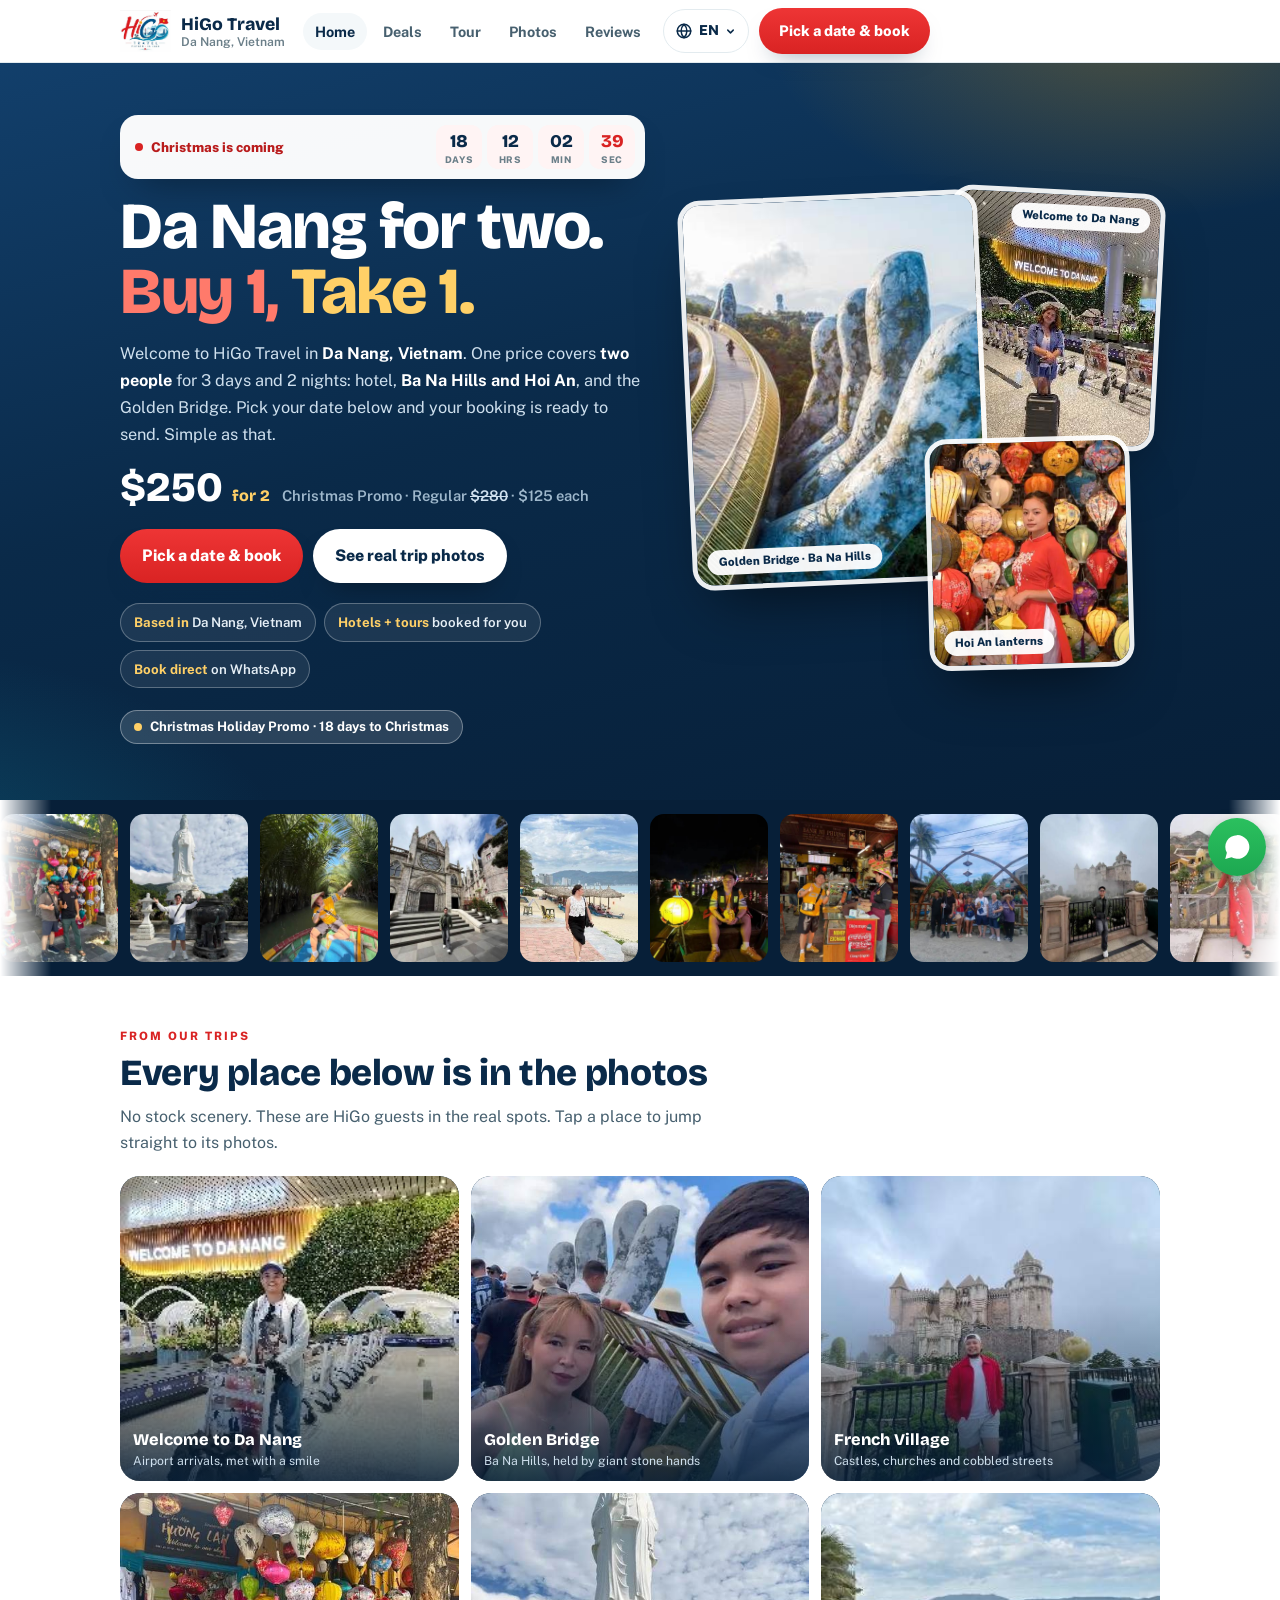
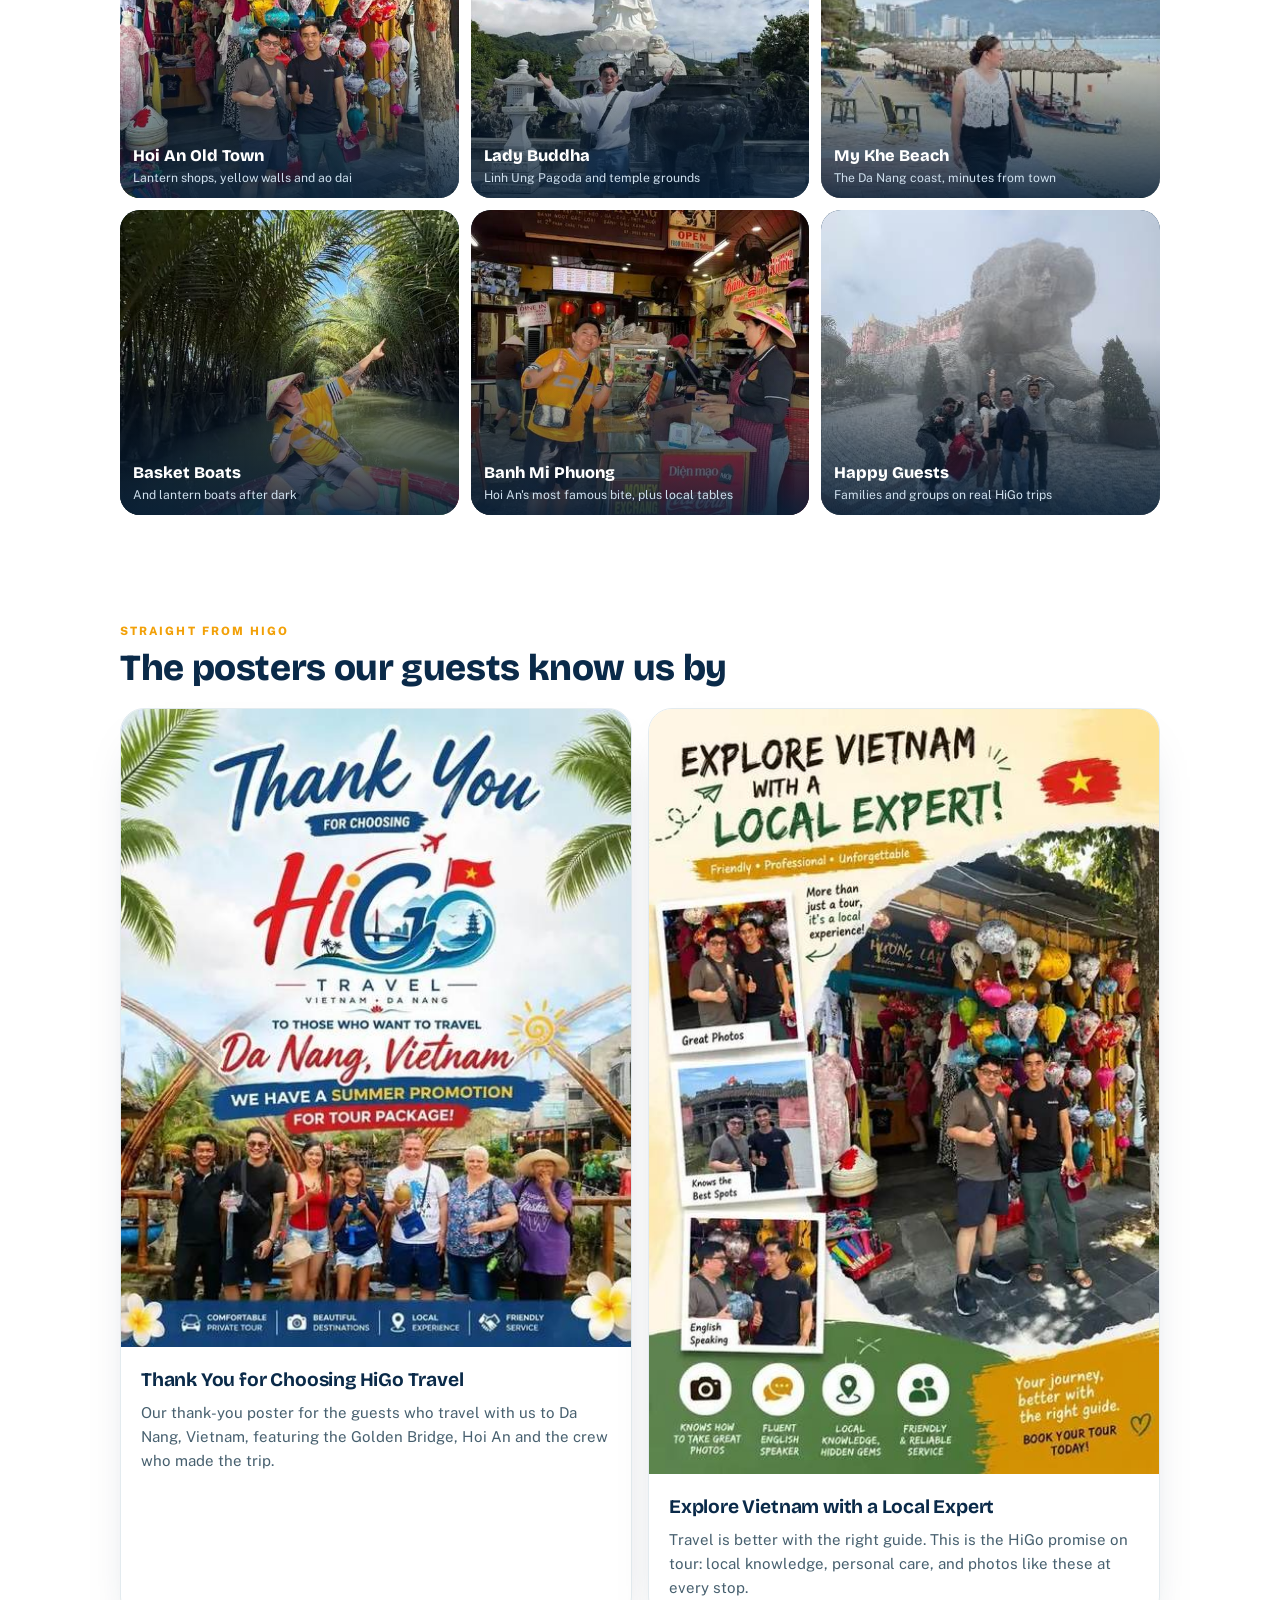
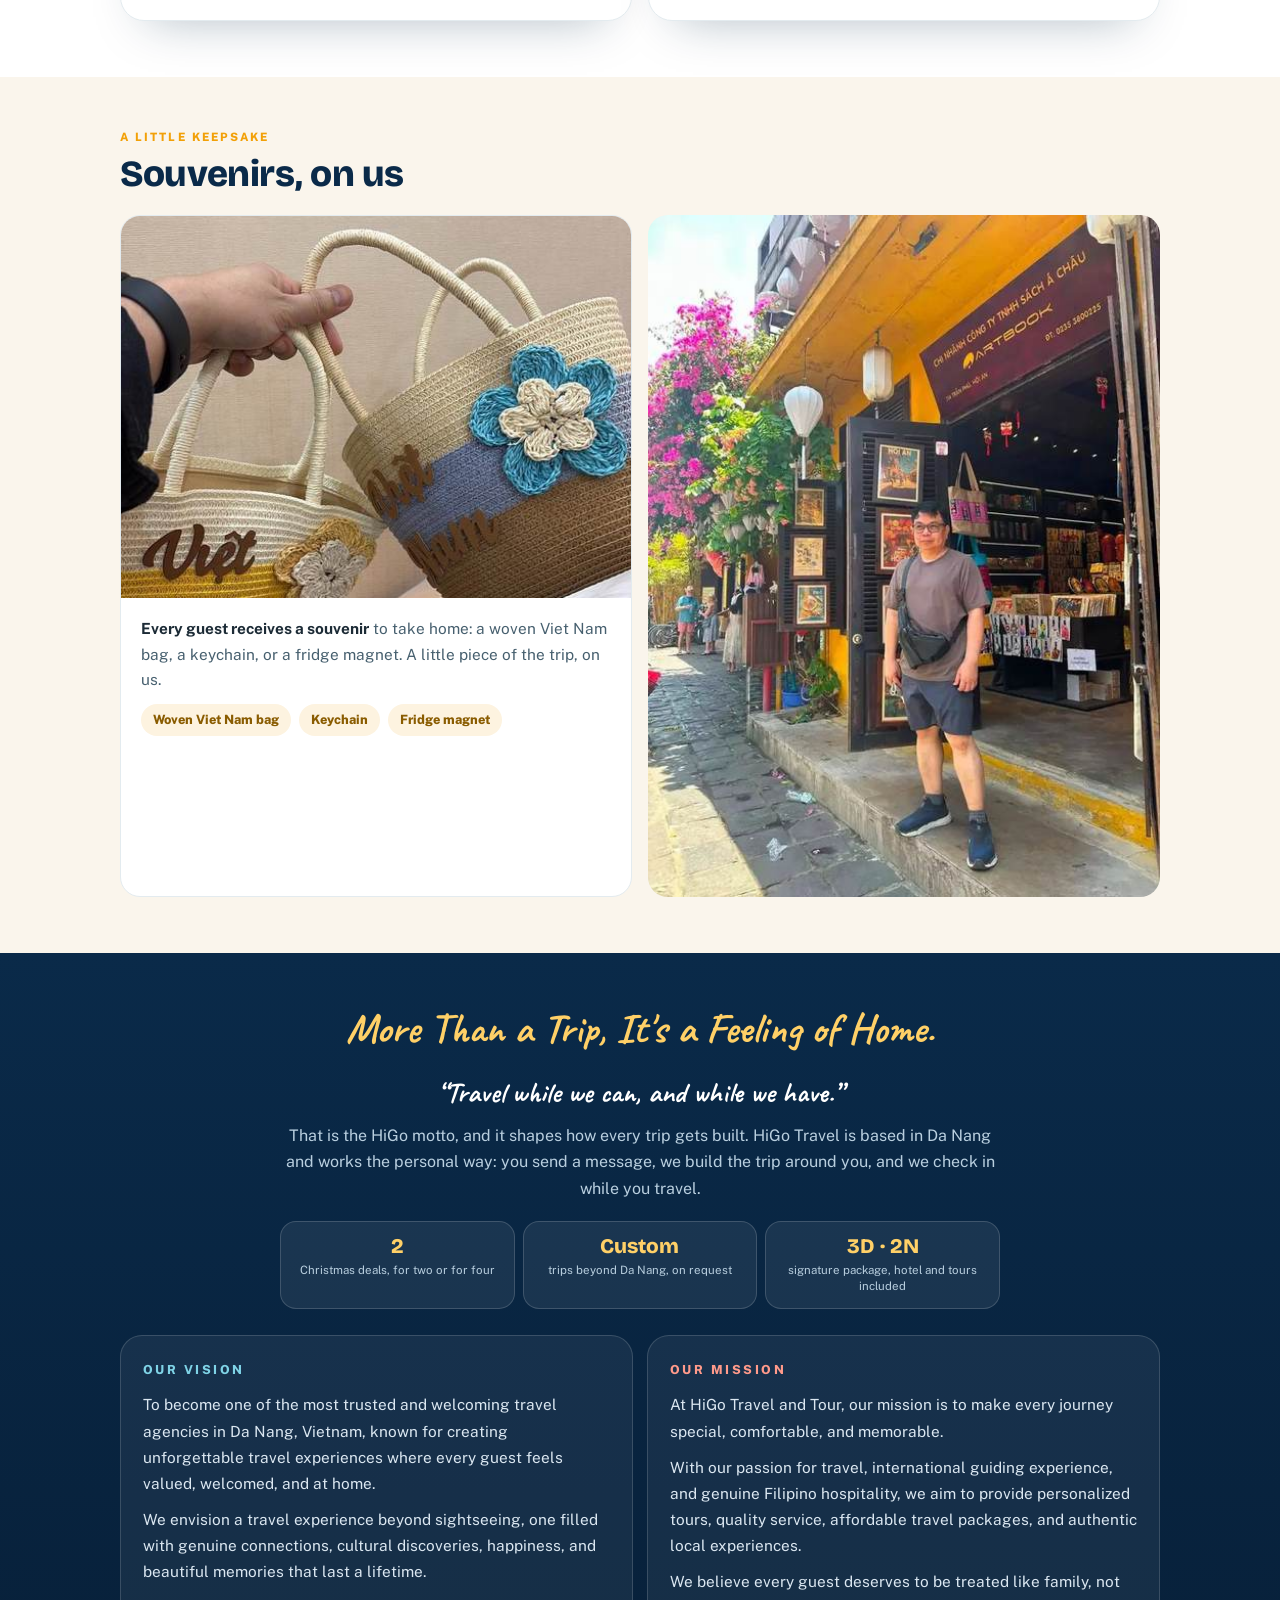
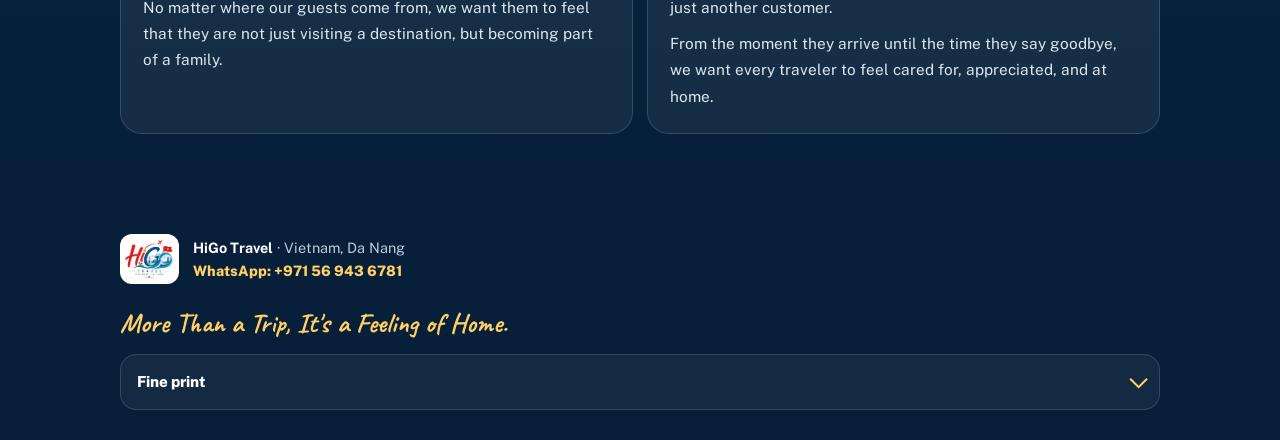
==== index.html @ a774e114 "HiGo Travel premium site with Supabase reviews, P0/P1 fixes, Central Asia and Hong Kong card" ====
<!doctype html>
<html lang="en">
  <head>
    <meta charset="utf-8" />
    <meta name="viewport" content="width=device-width, initial-scale=1, viewport-fit=cover" />
    <meta name="color-scheme" content="light" />
    <meta name="theme-color" content="#0a2a49" />
    <link rel="icon" href="data:," />
    <title>HiGo Travel · Da Nang — Christmas Buy 1 Take 1</title>
    <meta name="description" content="HiGo Travel, Da Nang, Vietnam. Real trips, real photos: Ba Na Hills and the Golden Bridge, Hoi An lanterns, Lady Buddha, My Khe Beach. Christmas Promo Buy 1 Take 1, $250 for 2 people, 3 days and 2 nights (regular $280). Family deal $450 for 4. Book on WhatsApp." />
    <link rel="preconnect" href="https://fonts.googleapis.com" />
    <link rel="preconnect" href="https://fonts.gstatic.com" crossorigin />
    <link href="https://fonts.googleapis.com/css2?family=Bricolage+Grotesque:opsz,wght@12..96,500;12..96,700;12..96,800&family=Public+Sans:wght@400;500;600;700;800&family=Caveat:wght@600;700&display=swap" rel="stylesheet" />
    <style>
      :root{
        --red:#d92323; --red-deep:#b91c1c; --navy:#0f3a63; --navy-deep:#0a2a49; --navy-ink:#071f38;
        --teal:#1289a7; --teal-soft:#e6f4f7; --gold:#f2a007; --gold-soft:#fdf3e0;
        --ink:#1c2b36; --ink-soft:#47606f; --muted:#6b7f89;
        --line:#e3ebef; --paper:#fff; --wash:#f4f8fa; --sand:#faf5ec; --green:#1e7a46; --green-soft:#eaf4ee;
        --nav:68px; --safe-b:env(safe-area-inset-bottom,0px);
        --display:"Bricolage Grotesque","Public Sans",sans-serif;
        --shadow:0 24px 48px -28px rgba(10,42,73,.35);
      }
      *{box-sizing:border-box;-webkit-tap-highlight-color:transparent}
      html{scroll-behavior:smooth;-webkit-text-size-adjust:100%;overflow-x:clip;scroll-padding-top:76px;scroll-padding-bottom:120px}
      body{margin:0;background:var(--paper);color:var(--ink);font:400 16px/1.55 "Public Sans",system-ui,sans-serif;-webkit-font-smoothing:antialiased;overflow-x:clip;padding-bottom:calc(var(--nav) + var(--safe-b) + 48px)}
      [hidden]{display:none !important}
      img{display:block;max-width:100%}
      h1,h2,h3{font-family:var(--display);color:var(--navy-deep);letter-spacing:-.01em;margin:0}
      p{margin:0}
      button{font-family:inherit}
      section{scroll-margin-top:76px}
      .sr-only{position:absolute;width:1px;height:1px;overflow:hidden;clip:rect(0 0 0 0);white-space:nowrap}
      .wrap{max-width:1080px;margin:0 auto;padding:0 20px}
      .kicker{font-size:.72rem;font-weight:800;letter-spacing:.18em;text-transform:uppercase;color:var(--red);margin:0 0 8px}
      .kicker.teal{color:var(--teal)}
      .kicker.gold{color:var(--gold)}
      .sec-head{margin:0 0 20px;max-width:640px}
      .sec-head h2{font-size:clamp(1.65rem,5.4vw,2.3rem);line-height:1.08;font-weight:800}
      .sec-head p.lead{margin-top:10px;color:var(--ink-soft);font-size:1rem;line-height:1.65}
      .card{background:#fff;border:1px solid var(--line);border-radius:20px;padding:18px}
      .band{padding:52px 0 56px}
      .band-wash{background:var(--wash)}
      .band-sand{background:var(--sand)}
      .band-navy{background:linear-gradient(180deg,var(--navy-deep),var(--navy-ink));color:#dbe7f1}
      .band-navy h2,.band-navy h3{color:#fff}
      .band-navy .sec-head p.lead{color:#b9cfdf}

      /* scroll reveal */
      .rv{transform:translateY(22px);transition:transform .7s cubic-bezier(.22,.8,.3,1)}
      .rv.in{transform:none}
      .rv-d1{transition-delay:.08s}.rv-d2{transition-delay:.16s}.rv-d3{transition-delay:.24s}
      @media (prefers-reduced-motion:reduce){*{animation:none !important;transition:none !important}html{scroll-behavior:auto}.rv{transform:none}}

      /* buttons */
      .btn{display:inline-flex;align-items:center;justify-content:center;gap:9px;border:0;cursor:pointer;text-decoration:none;font:800 1rem/1.2 "Public Sans",sans-serif;padding:14px 22px;border-radius:999px;min-height:54px;text-align:center;box-shadow:0 12px 24px -14px rgba(10,42,73,.5);transition:transform .18s ease,filter .18s ease,box-shadow .18s ease}
      .btn:hover{transform:translateY(-2px);filter:brightness(1.04)}
      .btn:active{transform:scale(.98)}
      .btn:focus-visible,.seg button:focus-visible,.nav button:focus-visible,.chip-btn:focus-visible,summary:focus-visible,.lang:focus-within,.stepper button:focus-visible,.gchip:focus-visible,.gitem:focus-visible,.place:focus-visible{outline:3px solid var(--gold);outline-offset:2px}
      .btn.block{width:100%}
      .btn-wa{background:linear-gradient(180deg,#249653,var(--green));color:#fff}
      .btn-navy{background:linear-gradient(180deg,#17507f,var(--navy));color:#fff}
      .btn-red{background:linear-gradient(180deg,#ee3535,var(--red));color:#fff}
      .btn-gold{background:linear-gradient(180deg,#ffb81d,var(--gold));color:#3d2a00}
      .btn-ghost{background:#fff;color:var(--navy);border:2px solid var(--line);box-shadow:none}
      .btn-light{background:#fff;color:var(--navy-deep);box-shadow:0 14px 28px -16px rgba(0,0,0,.5)}

      /* ---------- header ---------- */
      .appbar{position:sticky;top:0;z-index:60;background:rgba(255,255,255,.92);-webkit-backdrop-filter:blur(12px);backdrop-filter:blur(12px);border-bottom:1px solid var(--line);padding-top:env(safe-area-inset-top,0px)}
      .appbar .in{min-height:62px;display:flex;align-items:center;gap:10px;max-width:1080px;margin:0 auto;padding:6px 20px}
      .appbar .logo{height:42px;width:auto;flex:none}
      .brand{flex:1;min-width:0;line-height:1.15}
      .brand strong{display:block;font:800 1.1rem var(--display);color:var(--navy-deep)}
      .brand span{display:block;font-size:.76rem;color:var(--muted);font-weight:600;white-space:nowrap;overflow:hidden;text-overflow:ellipsis}
      .toplinks{display:none}
      .lang{position:relative;flex:none;display:inline-flex;align-items:center;gap:6px;height:44px;padding:0 12px 0 11px;border:1.5px solid var(--line);border-radius:999px;background:#fff;font-weight:800;font-size:.86rem;color:var(--navy-deep)}
      .lang select{position:absolute;inset:0;width:100%;height:100%;opacity:1;color:transparent;background:transparent;background-image:none;-webkit-appearance:none;appearance:none;font-size:16px;cursor:pointer;border:0}
      .lang select::-ms-expand{display:none}
      .lang svg,.lang>span{pointer-events:none;flex:none}
      .lang select option{color:var(--navy-deep);background:#fff}
      .topbook{display:none}
      @media (min-width:769px){
        .toplinks{display:flex;gap:4px;flex:none}
        .toplinks button{border:0;background:none;font:700 .9rem "Public Sans",sans-serif;color:var(--ink-soft);padding:10px 12px;border-radius:999px;cursor:pointer}
        .toplinks button:hover{background:var(--wash);color:var(--navy-deep)}
        .toplinks a{font:700 .9rem "Public Sans",sans-serif;color:var(--ink-soft);padding:10px 12px;border-radius:999px;text-decoration:none}
        .toplinks a:hover{background:var(--wash);color:var(--navy-deep)}
        .topbook{display:inline-flex;min-height:46px;padding:10px 20px;font-size:.92rem}
        .brand{flex:0 1 auto;margin-right:8px}
      }

      /* ---------- hero ---------- */
      .hero{background:linear-gradient(165deg,#123f6b 0%,var(--navy-deep) 46%,var(--navy-ink) 100%);color:#fff;overflow:hidden;position:relative}
      .hero::before{content:"";position:absolute;inset:0;background:radial-gradient(560px 300px at 88% -40px,rgba(242,160,7,.28),transparent 65%),radial-gradient(700px 380px at -10% 110%,rgba(18,137,167,.35),transparent 60%)}
      .hero .wrap{position:relative;padding-top:30px;padding-bottom:34px}
      .hero-grid{display:grid;gap:28px}
      .promo-chip{display:inline-flex;align-items:center;gap:8px;background:rgba(255,255,255,.14);border:1px solid rgba(255,255,255,.35);color:#fff;font-weight:700;font-size:.82rem;line-height:1.35;padding:7px 13px;border-radius:999px;max-width:100%}
      .promo-chip .dot{width:8px;height:8px;border-radius:50%;background:#ffd067;flex:none;animation:pulse 1.6s ease-in-out infinite}
      @keyframes pulse{0%,100%{opacity:1}50%{opacity:.3}}
      .hero h1{color:#fff;font-size:clamp(2.5rem,11vw,4.1rem);line-height:.98;font-weight:800;margin-top:16px;letter-spacing:-.02em}
      .hero h1 .r{color:#ff7a6b}.hero h1 .t{color:#ffd067}
      .hero-sub{margin-top:16px;color:#cfe0ee;font-size:1.02rem;line-height:1.65;max-width:520px}
      .hero-sub strong{color:#fff}
      .hero-price{display:flex;align-items:baseline;gap:12px;flex-wrap:wrap;margin-top:20px}
      .hero-price .big{font:800 2.6rem/1 var(--display);color:#fff}
      .hero-price .big small{font-size:1rem;color:#ffd067;font-weight:800}
      .hero-price .reg{color:#9fb8cc;font-size:.92rem;font-weight:600}
      .hero-price .reg s{color:#cfe0ee}
      .hero-ctas{display:flex;gap:10px;flex-wrap:wrap;margin-top:20px}
      .hero-ctas .btn{flex:1 1 200px}
      .hero-facts{display:flex;gap:8px;flex-wrap:wrap;margin-top:20px}
      .hero-facts span{border:1px solid rgba(255,255,255,.28);background:rgba(255,255,255,.08);border-radius:999px;padding:8px 13px;font-size:.83rem;font-weight:600;color:#e6eff6}
      .hero-facts b{color:#ffd067}
      .stack{position:relative;min-height:380px}
      .stack figure{margin:0;position:absolute;border-radius:22px;overflow:hidden;box-shadow:0 30px 60px -24px rgba(0,0,0,.6);border:5px solid rgba(255,255,255,.92)}
      .stack img{width:100%;height:100%;object-fit:cover}
      .stack .main{width:min(68%,300px);aspect-ratio:3/3.9;left:0;top:6px;transform:rotate(-2.5deg);z-index:2}
      .stack .main img{object-position:72% 50%}
      .stack .side1{width:min(52%,215px);aspect-ratio:3/3.6;right:0;top:0;transform:rotate(3deg);z-index:1}
      .stack .side2{width:min(50%,205px);aspect-ratio:3/3.4;right:6%;bottom:0;transform:rotate(-1.5deg);z-index:3}
      .stack figcaption{position:absolute;left:10px;bottom:10px;background:rgba(255,255,255,.95);border-radius:999px;padding:5px 11px;font-size:.72rem;font-weight:800;color:var(--navy-deep);max-width:calc(100% - 20px);line-height:1.3;text-align:center}
      .stack .side1 figcaption{left:auto;right:10px;bottom:auto;top:10px}
      @media (min-width:860px){
        .hero .wrap{padding-top:52px;padding-bottom:56px}
        .hero-grid{grid-template-columns:1.05fr .95fr;align-items:center;gap:40px}
        .stack{min-height:480px}
        .hero-ctas .btn{flex:0 1 auto}
      }
      /* countdown */
      .cd{display:flex;align-items:center;gap:10px;margin:22px 0 0;padding:10px 10px 10px 15px;background:rgba(255,255,255,.97);border-radius:18px;box-shadow:0 18px 36px -20px rgba(0,0,0,.5);max-width:560px}
      .cd.cd-top{margin:0}
      .promo-row{margin-top:22px}
      .cd-label{flex:1;min-width:0;font-size:.84rem;font-weight:800;color:var(--red-deep);line-height:1.25;display:flex;align-items:center;gap:8px}
      .cd-label .dot{width:8px;height:8px;border-radius:50%;background:var(--red);flex:none;animation:pulse 1.6s ease-in-out infinite}
      .cd-clock{display:flex;gap:5px;flex:none;font-variant-numeric:tabular-nums}
      .cd-unit{display:flex;flex-direction:column;align-items:center;justify-content:center;min-width:46px;padding:5px 3px;background:#fff4f4;border-radius:11px;line-height:1}
      .cd-num{font:800 1.12rem var(--display);color:var(--navy-deep)}
      .cd-unit.seconds .cd-num{color:var(--red)}
      .cd-lab{font-size:.58rem;font-weight:800;letter-spacing:.06em;text-transform:uppercase;color:var(--muted);margin-top:3px}
      @media (max-width:370px){.cd-unit{min-width:39px}.cd-label{font-size:.76rem}}

      /* photo ticker */
      .ticker{overflow:hidden;background:var(--navy-ink);padding:14px 0;-webkit-mask-image:linear-gradient(90deg,transparent,#000 4%,#000 96%,transparent);mask-image:linear-gradient(90deg,transparent,#000 4%,#000 96%,transparent)}
      .ticker-track{display:flex;gap:12px;width:max-content;animation:tick 46s linear infinite}
      .ticker:hover .ticker-track{animation-play-state:paused}
      @keyframes tick{to{transform:translateX(-50%)}}
      .ticker img{width:118px;height:148px;object-fit:cover;border-radius:14px;flex:none}

      /* snap rows + dots (kept for facts / quick dates) */
      .snap{display:flex;gap:12px;overflow-x:auto;scroll-snap-type:x mandatory;margin:0 -20px;padding:4px 20px 12px;scroll-padding:0 20px;scrollbar-width:none;-webkit-overflow-scrolling:touch;overscroll-behavior-x:contain}
      .snap::-webkit-scrollbar{display:none}
      .snap>*{scroll-snap-align:start;flex:none}
      .dots{display:flex;justify-content:center;gap:6px;margin-top:2px}
      .dots i{width:7px;height:7px;border-radius:50%;background:#cfdbe1;transition:width .2s,background .2s}
      .dots i.on{width:20px;border-radius:5px;background:var(--red)}

      /* ---------- deals ---------- */
      .deals-grid{display:grid;gap:16px}
      .deal{border:2px solid var(--line);border-radius:24px;padding:26px 20px 20px;position:relative;background:#fff;display:flex;flex-direction:column;transition:transform .25s ease,box-shadow .25s ease}
      .deal:hover{transform:translateY(-4px);box-shadow:var(--shadow)}
      .deal.hot{border-color:var(--red);box-shadow:0 22px 40px -28px rgba(217,35,35,.5)}
      .deal .tag{position:absolute;top:-13px;left:18px;background:var(--red);color:#fff;font-size:.68rem;font-weight:800;letter-spacing:.1em;text-transform:uppercase;padding:6px 12px;border-radius:999px;max-width:calc(100% - 36px)}
      .deal .tag.navy{background:var(--navy)}
      .deal h3{font-size:1.35rem;font-weight:800;line-height:1.15}
      .deal .for{margin:5px 0 12px;color:var(--muted);font-size:.9rem;line-height:1.45}
      .price-row{display:flex;align-items:center;gap:10px;flex-wrap:wrap}
      .price{font:800 2.6rem/1 var(--display);color:var(--navy-deep)}
      .price small{font-size:.95rem;font-weight:700;color:var(--muted)}
      .per{background:var(--teal-soft);color:var(--teal);font-weight:800;font-size:.8rem;padding:5px 11px;border-radius:999px}
      .per.gold{background:var(--gold-soft);color:#8a5c00}
      .save{margin:10px 0 0;font-size:.86rem;color:var(--ink-soft);line-height:1.5}
      .ticks{list-style:none;margin:12px 0 16px;padding:0}
      .ticks li{position:relative;padding:5px 0 5px 28px;font-size:.93rem;line-height:1.42;color:var(--ink-soft)}
      .ticks li::before{content:"";position:absolute;left:0;top:7px;width:19px;height:19px;border-radius:50%;background:var(--green-soft) url("data:image/svg+xml,%3Csvg xmlns='http://www.w3.org/2000/svg' viewBox='0 0 18 18' fill='none' stroke='%231e7a46' stroke-width='2.4' stroke-linecap='round' stroke-linejoin='round'%3E%3Cpath d='M4.5 9.5 7.5 12.5 13.5 5.5'/%3E%3C/svg%3E") center/13px no-repeat}
      .ticks.gold li::before{background-color:var(--gold-soft);background-image:url("data:image/svg+xml,%3Csvg xmlns='http://www.w3.org/2000/svg' viewBox='0 0 18 18' fill='none' stroke='%23b97a06' stroke-width='2.4' stroke-linecap='round' stroke-linejoin='round'%3E%3Cpath d='M4.5 9.5 7.5 12.5 13.5 5.5'/%3E%3C/svg%3E")}
      .ticks li strong{color:var(--ink)}
      .deal .btn{margin-top:auto;width:100%}
      @media (min-width:760px){.deals-grid{grid-template-columns:1fr 1fr}}

      .seg{display:flex;gap:4px;background:#e8eff3;border-radius:16px;padding:4px}
      .seg button{flex:1 1 0;min-width:0;border:0;background:transparent;border-radius:12px;min-height:48px;font:800 .9rem/1.15 "Public Sans",sans-serif;color:var(--ink-soft);cursor:pointer;padding:6px 4px;display:flex;flex-direction:column;align-items:center;justify-content:center;gap:1px;transition:background .15s,color .15s}
      .seg button small{font-size:.7rem;font-weight:600;color:var(--muted)}
      .seg button[aria-pressed="true"]{background:#fff;color:var(--navy-deep);box-shadow:0 2px 10px rgba(10,42,73,.16)}
      .seg button[aria-pressed="true"] small{color:var(--teal)}
      .stay{padding:16px;margin-top:18px}
      .stay-out{padding:16px 4px 2px}
      .ext-days{font-size:.72rem;font-weight:800;letter-spacing:.13em;text-transform:uppercase;color:var(--teal);margin:0 0 4px}
      .ext-total{font:800 2.3rem/1 var(--display);color:var(--navy-deep);margin:6px 0 6px}
      .ext-total small{font-size:.9rem;font-weight:700;color:var(--muted)}
      .ext-per{color:var(--ink-soft);font-size:.93rem;line-height:1.5}
      .ext-per strong{color:var(--ink)}
      .ext-extra{margin:10px 0 14px;font-size:.84rem;font-weight:700;color:#8a5c00;background:var(--gold-soft);border-radius:10px;padding:8px 11px;line-height:1.45}
      .ext-extra:empty{display:none}
      details.fold{background:#fff;border:1px solid var(--line);border-radius:16px;margin-top:14px}
      details.fold>summary{list-style:none;cursor:pointer;padding:0 16px;min-height:54px;display:flex;align-items:center;justify-content:space-between;gap:12px;font-weight:800;color:var(--navy-deep);font-size:.95rem}
      details.fold>summary::-webkit-details-marker{display:none}
      details.fold>summary::after{content:"";flex:none;width:11px;height:11px;border-right:2.5px solid var(--navy);border-bottom:2.5px solid var(--navy);transform:rotate(45deg) translateY(-3px);transition:transform .2s}
      details.fold[open]>summary::after{transform:rotate(-135deg) translate(-2px,-2px)}
      details.fold .body{padding:0 16px 16px;color:var(--ink-soft);font-size:.93rem;line-height:1.65}
      details.fold .body p+p{margin-top:10px}
      details.fold .body strong{color:var(--ink)}

      /* ---------- signature trip ---------- */
      .day-seg{margin-top:4px;max-width:560px}
      .day-card{margin-top:14px;padding:0;overflow:hidden;max-width:760px}
      .day-card img{width:100%;height:auto;aspect-ratio:16/10;object-fit:cover;object-position:center 30%}
      .day-copy{padding:18px 20px 20px}
      .day-copy h3{font-size:1.25rem;margin-bottom:8px}
      .day-copy p{color:var(--ink-soft);line-height:1.65;font-size:.96rem;margin-bottom:12px}
      .day-copy ul{margin:0;padding-left:19px;color:var(--ink-soft);line-height:1.65;font-size:.93rem}
      .incl{list-style:none;margin:0;padding:6px 16px}
      .incl li{display:flex;gap:13px;padding:14px 0;border-bottom:1px solid var(--line)}
      .incl li:last-child{border-bottom:0}
      .incl .ic{flex:none;width:44px;height:44px;border-radius:13px;display:flex;align-items:center;justify-content:center}
      .incl h3{margin:1px 0 3px;font:800 .98rem "Public Sans",sans-serif;color:var(--ink)}
      .incl p{font-size:.9rem;color:var(--ink-soft);line-height:1.55}
      .incl-grid{display:grid;gap:16px;margin-top:18px}
      @media (min-width:860px){.incl-grid{grid-template-columns:1.15fr .85fr;align-items:start}}
      .beyond{background:var(--navy-deep);border-color:var(--navy-deep);color:#fff}
      .beyond h3{color:#fff;font-size:1.25rem;margin-bottom:8px}
      .beyond p{color:#cfe0ec;line-height:1.6;font-size:.94rem;margin-bottom:14px}
      .beyond .kicker{color:#7fd3e6}
      .beyond img{border-radius:14px;width:100%;aspect-ratio:4/3;object-fit:cover;margin-bottom:14px}

      /* ---------- places ---------- */
      .places{display:grid;grid-template-columns:1fr 1fr;gap:12px}
      .place{position:relative;border:0;padding:0;border-radius:20px;overflow:hidden;cursor:pointer;text-align:left;aspect-ratio:4/4.6;background:var(--navy-deep);transition:transform .25s ease,box-shadow .25s ease}
      .place:hover{transform:translateY(-4px);box-shadow:var(--shadow)}
      .place img{position:absolute;inset:0;width:100%;height:100%;object-fit:cover;transition:transform .5s ease}
      .place:hover img{transform:scale(1.05)}
      .place::after{content:"";position:absolute;inset:0;background:linear-gradient(180deg,rgba(7,31,56,0) 42%,rgba(7,31,56,.88) 100%)}
      .place .pc{position:absolute;z-index:1;left:13px;right:13px;bottom:12px;color:#fff}
      .place .pc b{display:block;font:800 1.02rem/1.2 var(--display)}
      .place .pc span{display:block;font-size:.76rem;color:#cfe0ee;margin-top:3px;line-height:1.4}
      @media (min-width:760px){.places{grid-template-columns:repeat(3,1fr)}.place{aspect-ratio:4/3.6}}

      /* ---------- gallery ---------- */
      .gchips{display:flex;gap:8px;flex-wrap:wrap;margin-bottom:18px}
      .gchip{border:2px solid var(--line);background:#fff;border-radius:999px;padding:0 16px;min-height:44px;font:700 .87rem "Public Sans",sans-serif;color:var(--navy);cursor:pointer;transition:background .15s,color .15s,border-color .15s}
      .gchip[aria-pressed="true"]{background:var(--navy-deep);border-color:var(--navy-deep);color:#fff}
      .grid{columns:2;column-gap:12px}
      .gitem{display:block;width:100%;border:0;padding:0;margin:0 0 12px;border-radius:18px;overflow:hidden;position:relative;cursor:zoom-in;background:var(--wash);break-inside:avoid;text-align:left}
      .gitem img{width:100%;height:auto;transition:transform .5s ease}
      .gitem:hover img{transform:scale(1.04)}
      .gitem figcaption{position:absolute;left:9px;bottom:9px;right:9px;display:flex;flex-direction:column;background:rgba(255,255,255,.94);border-radius:12px;padding:7px 11px;box-shadow:0 8px 20px rgba(10,42,73,.22)}
      .gitem figcaption b{font-size:.8rem;font-weight:800;color:var(--navy-deep);line-height:1.3}
      .gitem figcaption span{font-size:.7rem;color:var(--muted);font-weight:600}
      @media (min-width:760px){.grid{columns:3;column-gap:14px}.gitem{margin-bottom:14px}}

      /* lightbox */
      .lb{position:fixed;inset:0;z-index:120;background:rgba(5,20,36,.94);display:flex;flex-direction:column;align-items:center;justify-content:center;padding:18px}
      .lb img{max-width:min(94vw,880px);max-height:74vh;border-radius:16px;box-shadow:0 30px 80px rgba(0,0,0,.6);object-fit:contain}
      .lb-cap{margin-top:16px;text-align:center;color:#fff;max-width:560px}
      .lb-cap b{display:block;font:800 1.15rem var(--display)}
      .lb-cap span{display:block;color:#b9cfdf;font-size:.9rem;margin-top:4px;line-height:1.5}
      .lb-count{color:#8fb0c9;font-size:.8rem;font-weight:700;margin-top:8px;letter-spacing:.08em}
      .lb-btn{position:absolute;border:0;cursor:pointer;width:52px;height:52px;border-radius:50%;background:rgba(255,255,255,.14);color:#fff;font-size:1.5rem;display:flex;align-items:center;justify-content:center;-webkit-backdrop-filter:blur(6px);backdrop-filter:blur(6px)}
      .lb-btn:hover{background:rgba(255,255,255,.28)}
      .lb-close{top:16px;right:16px}
      .lb-prev{left:12px;top:50%;transform:translateY(-50%)}
      .lb-next{right:12px;top:50%;transform:translateY(-50%)}
      @media (max-width:560px){.lb-prev{left:6px}.lb-next{right:6px}.lb-btn{width:46px;height:46px}}

      /* posters */
      .posters{display:grid;gap:16px}
      .poster-card{background:#fff;border:1px solid var(--line);border-radius:24px;overflow:hidden;box-shadow:var(--shadow)}
      .poster-card img{width:100%;height:auto}
      .poster-card .pcopy{padding:18px 20px 20px}
      .poster-card h3{font-size:1.2rem;margin-bottom:6px}
      .poster-card p{color:var(--ink-soft);font-size:.94rem;line-height:1.6}
      @media (min-width:760px){.posters{grid-template-columns:1fr 1fr}}

      /* souvenirs */
      .souv-card{padding:0;overflow:hidden}
      .souv-card img{width:100%;height:auto;aspect-ratio:4/3;object-fit:cover;object-position:center 42%}
      .souv-copy{padding:18px 20px 20px}
      .souv-copy p{color:var(--ink-soft);line-height:1.65;font-size:.96rem}
      .souv-copy p strong{color:var(--ink)}
      .souv-items{display:flex;flex-wrap:wrap;gap:8px;margin-top:12px}
      .souv-items span{background:var(--gold-soft);color:#8a5c00;font-weight:800;font-size:.8rem;padding:6px 12px;border-radius:999px}
      .souv-grid{display:grid;gap:16px}
      @media (min-width:860px){.souv-grid{grid-template-columns:1fr 1fr;align-items:stretch}}
      .souv-photo{border-radius:20px;overflow:hidden;min-height:260px}
      .souv-photo img{width:100%;height:100%;object-fit:cover}

      /* ---------- booking wizard ---------- */
      .wiz{max-width:640px;margin:0 auto}
      .wiz-head h2{font-size:clamp(1.6rem,5.4vw,2.1rem);font-weight:800;line-height:1.1}
      .free{display:inline-block;margin-top:10px;font-size:.8rem;font-weight:800;color:var(--green);background:var(--green-soft);padding:6px 12px;border-radius:999px;line-height:1.35}
      .ind{list-style:none;margin:20px 0 18px;padding:0;display:flex;align-items:flex-start}
      .ind li{flex:1;position:relative;text-align:center}
      .ind li+li::before{content:"";position:absolute;top:17px;right:50%;width:100%;height:3px;background:#dbe5ea;z-index:0}
      .ind li.done+li::before,.ind li.cur::before{background:var(--green)}
      .ind button{position:relative;z-index:1;background:none;border:0;padding:0 4px;cursor:pointer;display:flex;flex-direction:column;align-items:center;gap:6px;width:100%;min-height:56px;font:800 .8rem "Public Sans",sans-serif;color:var(--muted)}
      .ind i{font-style:normal;width:36px;height:36px;border-radius:50%;background:#fff;border:3px solid #dbe5ea;display:flex;align-items:center;justify-content:center;font:800 .95rem var(--display);color:var(--muted)}
      .ind li.cur i{background:var(--red);border-color:var(--red);color:#fff;box-shadow:0 8px 16px -8px rgba(217,35,35,.7)}
      .ind li.cur button{color:var(--navy-deep)}
      .ind li.done i{background:var(--green);border-color:var(--green);color:#fff}
      .ind li.done button{color:var(--green)}
      .step-title{font:800 1.12rem var(--display);color:var(--navy-deep);margin:0 0 12px}
      .grp{font-size:.72rem;font-weight:800;letter-spacing:.14em;text-transform:uppercase;color:var(--teal);margin:18px 2px 8px}
      .grp:first-of-type{margin-top:0}
      fieldset{border:0;margin:0;padding:0;min-width:0}
      .opt{display:block;position:relative;cursor:pointer;margin-bottom:8px}
      .opt input{position:absolute;inset:0;width:100%;height:100%;margin:0;opacity:0;cursor:pointer}
      .opt .box{display:flex;align-items:center;gap:12px;min-height:62px;padding:12px 14px;background:#fff;border:2px solid var(--line);border-radius:16px;transition:border-color .15s,background .15s}
      .opt .box::before{content:"";flex:none;width:22px;height:22px;border-radius:50%;border:2px solid #b8c7cf;background:#fff}
      .opt input:checked+.box{border-color:var(--red);background:#fff6f6}
      .opt input:checked+.box::before{border-color:var(--red);background:radial-gradient(circle,var(--red) 0 42%,#fff 48%)}
      .opt input:focus-visible+.box{outline:3px solid var(--gold);outline-offset:2px}
      .opt .t{flex:1;font-weight:700;font-size:.92rem;line-height:1.38;color:var(--ink)}
      .opt .p{flex:none;font:800 1.08rem var(--display);color:var(--navy-deep)}
      .picked{display:flex;align-items:center;gap:12px;background:#fff;border:2px solid var(--red);border-radius:16px;padding:12px 12px 12px 16px;margin-bottom:16px}
      .picked .l{flex:1;min-width:0}
      .picked small{display:block;font-size:.7rem;font-weight:800;letter-spacing:.12em;text-transform:uppercase;color:var(--red);margin-bottom:2px}
      .picked b{font-size:.9rem;line-height:1.35;color:var(--ink)}
      .picked button{flex:none;border:0;background:var(--wash);color:var(--navy);font:800 .85rem "Public Sans",sans-serif;border-radius:999px;padding:0 16px;min-height:44px;cursor:pointer}
      .field{margin-bottom:18px}
      .field>label,.field>.lab{display:block;font-size:.76rem;font-weight:800;letter-spacing:.1em;text-transform:uppercase;color:var(--navy);margin-bottom:8px}
      .field input[type="date"]{display:block;width:100%;-webkit-appearance:none;appearance:none;font:600 1rem "Public Sans",sans-serif;color:var(--ink);background:#fff;border:2px solid var(--line);border-radius:16px;padding:0 14px;min-height:58px;line-height:1.2;position:relative;z-index:3}
      .field input[type="date"]:focus{outline:3px solid var(--gold);outline-offset:1px;border-color:var(--gold)}
      .field input[type="date"]::-webkit-calendar-picker-indicator{cursor:pointer;opacity:1;padding:12px;margin-right:-8px;position:relative;z-index:4}
      .date-row{display:flex;gap:8px;align-items:stretch;margin-top:8px;position:relative;z-index:3}
      .date-row input[type="date"]{flex:1;min-width:0;margin-top:0 !important}
      .cal-btn{flex:none;display:inline-flex;align-items:center;gap:7px;border:2px solid var(--navy);background:var(--navy);color:#fff;border-radius:16px;padding:0 16px;min-height:58px;font:800 .88rem "Public Sans",sans-serif;cursor:pointer;position:relative;z-index:3}
      .cal-btn:active{transform:scale(.98)}
      .cal-btn:focus-visible{outline:3px solid var(--gold);outline-offset:2px}
      .flex-prompt{margin-top:14px;background:#fff6f6;border:2px solid var(--red);border-radius:16px;padding:15px}
      .flex-prompt p{font-size:.93rem;line-height:1.55;color:var(--ink)}
      .flex-prompt p strong{color:var(--red-deep)}
      .flex-prompt .row{display:flex;gap:8px;flex-wrap:wrap;margin-top:12px}
      .flex-prompt .row .btn{min-height:48px;padding:10px 16px;font-size:.9rem;flex:1 1 150px}
      .hint{font-size:.85rem;color:var(--ink-soft);margin:8px 2px 0;line-height:1.5}
      .quick{margin:0 -20px 0;padding:0 20px 4px;gap:8px}
      .chip-btn{border:2px solid var(--line);background:#fff;border-radius:999px;padding:0 16px;font:700 .88rem "Public Sans",sans-serif;color:var(--navy);cursor:pointer;min-height:46px;white-space:nowrap}
      .chip-btn[aria-pressed="true"]{background:var(--navy);border-color:var(--navy);color:#fff}
      .qlab{font-size:.8rem;font-weight:700;color:var(--muted);margin:0 2px 6px}
      .stepper{display:flex;align-items:center;gap:8px;background:#fff;border:2px solid var(--line);border-radius:18px;padding:5px}
      .stepper button{width:54px;height:54px;flex:none;border-radius:13px;border:0;background:var(--wash);font-size:1.6rem;font-weight:800;color:var(--navy);cursor:pointer;line-height:1}
      .stepper button:active{background:var(--teal-soft)}
      .stepper .n{flex:1;text-align:center;font:800 1.6rem/1 var(--display);color:var(--navy-deep)}
      .stepper .n small{display:block;font:700 .68rem "Public Sans",sans-serif;color:var(--muted);letter-spacing:.08em;text-transform:uppercase;margin-top:3px}
      .switch{display:flex;align-items:center;gap:12px;background:#fff;border:2px solid var(--line);border-radius:16px;padding:10px 14px;min-height:60px;cursor:pointer;position:relative}
      .switch span.l{flex:1;font-weight:700;font-size:.92rem;line-height:1.35}
      .switch span.l small{display:block;font-weight:600;font-size:.8rem;color:var(--muted);margin-top:3px;line-height:1.4}
      .switch input{position:absolute;opacity:0;inset:0;width:100%;height:100%;margin:0;cursor:pointer;z-index:2}
      .switch .tg{flex:none;width:52px;height:30px;border-radius:999px;background:#cfdbe1;position:relative;transition:background .2s;z-index:1}
      .switch .tg::after{content:"";position:absolute;top:3px;left:3px;width:24px;height:24px;border-radius:50%;background:#fff;box-shadow:0 2px 6px rgba(0,0,0,.25);transition:transform .2s}
      .switch input:checked~.tg,.switch.on .tg{background:var(--green)}
      .switch input:checked~.tg::after,.switch.on .tg::after{transform:translateX(22px)}
      .switch input:focus-visible~.tg{outline:3px solid var(--gold);outline-offset:2px}
      .switch .tg .onlab,.switch .tg .offlab{position:absolute;top:50%;transform:translateY(-50%);font-size:.56rem;font-weight:800;letter-spacing:.04em;color:#fff}
      .switch .tg .onlab{left:8px;opacity:0}
      .switch .tg .offlab{right:6px;color:#5b7180}
      .switch input:checked~.tg .onlab,.switch.on .tg .onlab{opacity:1}
      .switch input:checked~.tg .offlab,.switch.on .tg .offlab{opacity:0}
      .verdict{font-weight:700;color:var(--navy-deep);font-size:.94rem;line-height:1.55;background:#fff;border:1px dashed #bcd6de;border-radius:16px;padding:13px 15px}
      .verdict .amt{color:var(--red)}
      .sum{margin:0 0 14px;padding:0;list-style:none}
      .sum li{display:flex;justify-content:space-between;gap:16px;padding:10px 0;border-bottom:1px solid var(--line);font-size:.92rem}
      .sum li:last-child{border-bottom:0}
      .sum li span{color:var(--muted);font-weight:600;flex:none}
      .sum li b{text-align:right;color:var(--ink);line-height:1.4}
      .sum li.deal-line{display:block}
      .sum li.deal-line b{display:block;text-align:left;margin-top:3px;font-size:.95rem}
      .preview p.msg{white-space:pre-line}
      .fine-note{margin:14px 4px 0;text-align:center;font-size:.84rem;color:var(--muted);line-height:1.55}
      .acts{display:flex;gap:10px;padding:14px 0 6px;margin-top:6px}
      .acts .btn{flex:1}
      .acts .btn-ghost{flex:0 0 auto;padding:0 20px}

      /* ---------- info ---------- */
      .tl{list-style:none;margin:0;padding:0;display:grid;gap:10px}
      .tl li{display:flex;gap:14px;background:#fff;border:1px solid var(--line);border-radius:18px;padding:16px}
      .tl .num{flex:none;width:42px;height:42px;border-radius:13px;background:var(--teal-soft);color:var(--teal);font:800 1.2rem var(--display);display:flex;align-items:center;justify-content:center}
      .tl h3{font:800 1rem "Public Sans",sans-serif;color:var(--ink);margin-bottom:3px}
      .tl p{color:var(--ink-soft);font-size:.92rem;line-height:1.58}
      .dc{background:#fff;border:1px solid var(--line);border-left:6px solid var(--red);border-radius:18px;padding:16px 16px 16px 18px;margin-bottom:10px}
      .dc.navy{border-left-color:var(--navy)}
      .dc.teal{border-left-color:var(--teal)}
      .dc .w{font:800 1.3rem/1.1 var(--display);color:var(--red);margin-bottom:5px}
      .dc.navy .w{color:var(--navy)}
      .dc.teal .w{color:var(--teal)}
      .dc h3{font:800 1rem "Public Sans",sans-serif;color:var(--ink);margin-bottom:4px}
      .dc p{color:var(--ink-soft);font-size:.92rem;line-height:1.58}
      .info-grid{display:grid;gap:22px}
      @media (min-width:860px){.info-grid{grid-template-columns:1fr 1fr;align-items:start}}
      .faq details{background:#fff;border:1px solid var(--line);border-radius:16px;margin-bottom:8px}
      .faq summary{list-style:none;cursor:pointer;padding:14px 16px;min-height:56px;display:flex;align-items:center;justify-content:space-between;gap:14px;font-weight:700;color:var(--navy-deep);font-size:.95rem;line-height:1.4}
      .faq summary::-webkit-details-marker{display:none}
      .faq summary::after{content:"+";flex:none;width:28px;height:28px;border-radius:50%;background:var(--wash);color:var(--navy);display:flex;align-items:center;justify-content:center;font-size:1.2rem;font-weight:800}
      .faq details[open] summary::after{content:"–";background:var(--red);color:#fff}
      .faq details p{padding:0 16px 16px;color:var(--ink-soft);line-height:1.65;font-size:.93rem}
      .final{margin-top:26px;background:linear-gradient(160deg,#123f6b,var(--navy-ink));border-radius:26px;padding:30px 22px;text-align:center;color:#dbe7f1}
      .final h2{color:#fff;font-size:clamp(1.5rem,5.6vw,2rem);margin-bottom:10px;line-height:1.15}
      .final p{margin:0 auto 18px;line-height:1.6;font-size:.95rem;max-width:520px}
      .quote{font:700 1.8rem/1.25 "Caveat",cursive;color:var(--navy);margin:0 0 12px}
      .about p.body{color:var(--ink-soft);line-height:1.68;margin-bottom:14px}
      .band-navy .about p.body{color:#b9cfdf}
      .stats{display:grid;grid-template-columns:repeat(3,1fr);gap:8px;margin-top:18px}
      .stat{background:#fff;border:1px solid var(--line);border-radius:16px;padding:14px 6px;text-align:center}
      .band-navy .stat{background:rgba(255,255,255,.07);border-color:rgba(255,255,255,.16)}
      .stat .n{font:800 1.3rem var(--display);color:var(--red);line-height:1.1}
      .band-navy .stat .n{color:#ffd067}
      .stat .l{font-size:.72rem;color:var(--muted);line-height:1.35;margin-top:4px}
      .band-navy .stat .l{color:#b9cfdf}
      .slogan{font:700 clamp(1.9rem,7vw,2.6rem)/1.15 "Caveat",cursive;color:#ffd067;text-align:center;margin:0 0 22px}
      .vm-grid{display:grid;gap:14px}
      @media (min-width:760px){.vm-grid{grid-template-columns:1fr 1fr}}
      .vm-card{background:rgba(255,255,255,.06);border:1px solid rgba(255,255,255,.15);border-radius:22px;padding:24px 22px}
      .vm-card h3{font-size:.78rem;font-weight:800;letter-spacing:.2em;text-transform:uppercase;font-family:"Public Sans",sans-serif;margin-bottom:12px}
      .vm-card.vision h3{color:#7fd3e6}
      .vm-card.mission h3{color:#ff9a8a}
      .vm-card p{color:#dbe7f1;line-height:1.7;font-size:.96rem}
      .vm-card p+p{margin-top:10px}
      .voucher-img{border-radius:18px;width:100%;height:auto;border:1px solid var(--line);box-shadow:0 16px 36px -22px rgba(10,42,73,.3);margin:16px 0 0}
      .voucher-cap{font-size:.8rem;color:var(--muted);margin-top:10px;text-align:center;line-height:1.55}
      .btn-col{display:grid;gap:10px;margin-top:16px}
      @media (min-width:560px){.btn-col{grid-template-columns:1fr 1fr}}
      .partner-grid{display:grid;gap:20px}
      @media (min-width:860px){.partner-grid{grid-template-columns:1fr 1fr;align-items:start}}

      /* ---------- reviews ---------- */
      .reviews-avg{display:flex;align-items:center;gap:16px;padding-bottom:16px;border-bottom:1px solid var(--line);margin-bottom:18px}
      .reviews-avg .num{font:800 2.6rem/1 var(--display);color:var(--navy-deep);flex:none}
      .reviews-avg .meta{flex:1;min-width:0}
      .stars-display{color:var(--gold);font-size:1.25rem;letter-spacing:2px;line-height:1.2}
      .stars-display .off{color:#d7e1e6}
      .reviews-avg .count{font-size:.88rem;color:var(--ink-soft);margin-top:3px;line-height:1.45}
      .star-input{display:flex;gap:4px;margin:6px 0 4px}
      .star-input button{width:56px;height:56px;flex:none;border:0;background:transparent;padding:0;font-size:2.35rem;line-height:1;color:#d7e1e6;cursor:pointer;border-radius:14px;transition:transform .12s,color .12s}
      .star-input button.on{color:var(--gold)}
      .star-input button:focus-visible{outline:3px solid var(--gold);outline-offset:2px}
      .star-input button:active{transform:scale(.94)}
      .rating-hint{font-size:.86rem;color:var(--muted);margin:2px 2px 0;min-height:1.3em}
      .rev-field{margin-bottom:16px}
      .rev-field>label{display:block;font-size:.76rem;font-weight:800;letter-spacing:.1em;text-transform:uppercase;color:var(--navy);margin-bottom:8px}
      .rev-field input[type="text"],.rev-field textarea{display:block;width:100%;font:600 1rem "Public Sans",sans-serif;color:var(--ink);background:#fff;border:2px solid var(--line);border-radius:16px;padding:14px;min-height:56px}
      .rev-field textarea{min-height:96px;resize:vertical;line-height:1.55}
      .rev-field input[type="text"]:focus,.rev-field textarea:focus{outline:3px solid var(--gold);outline-offset:1px;border-color:var(--gold)}
      .rev-error{font-size:.88rem;font-weight:700;color:var(--red-deep);margin:0 2px 12px;min-height:1.3em}
      .rev-error:empty{display:none}
      .rev-list{display:grid;gap:10px;margin-top:20px}
      .rev-empty{font-size:.95rem;color:var(--ink-soft);line-height:1.65;text-align:center;padding:22px 16px;background:var(--gold-soft);border:1px dashed #e8c877;border-radius:14px}
      .rev-empty strong{color:var(--navy-deep)}
      .rev-how{background:var(--teal-soft);border-radius:14px;padding:14px 16px;margin-bottom:18px}
      .rev-how h3{font-size:1.05rem;margin-bottom:6px}
      .rev-how p{font-size:.92rem;color:var(--ink-soft);line-height:1.6}
      .rev-how p strong{color:var(--ink)}
      .rev-success{background:var(--green-soft);border:1px solid #bfe0cc;border-radius:14px;padding:14px 16px;font-size:.93rem;line-height:1.6;color:var(--ink);margin-top:14px}
      .rev-success:empty{display:none}
      .rev-item{border:1px solid var(--line);border-radius:16px;padding:14px 16px;background:#fff}
      .rev-item .top{display:flex;align-items:center;gap:10px;flex-wrap:wrap;margin-bottom:6px}
      .rev-item .stars{color:var(--gold);font-size:1rem;letter-spacing:2px;line-height:1}
      .rev-item .stars .off{color:#d7e1e6}
      .rev-item .name{font-weight:800;color:var(--ink);font-size:.96rem}
      .rev-item .date{font-size:.8rem;color:var(--muted);font-weight:600;margin-left:auto}
      .rev-item .text{color:var(--ink-soft);font-size:.94rem;line-height:1.6;overflow-wrap:break-word}
      .rev-load-error{background:#fff1f1;border:1px solid #f0b4b4;border-radius:14px;padding:14px 16px;font-size:.92rem;line-height:1.6;color:var(--ink);margin-top:16px}
      .rev-load-error strong{color:var(--red-deep)}
      .rev-loading{font-size:.92rem;color:var(--muted);text-align:center;padding:14px 8px}

      /* ---------- footer ---------- */
      footer{background:var(--navy-ink);color:#b9cfdf;padding:44px 0 30px}
      footer .row{display:flex;align-items:center;gap:14px;flex-wrap:wrap}
      footer img{height:50px;width:auto;background:#fff;border-radius:12px;padding:4px}
      footer .t{font-size:.9rem;line-height:1.6}
      footer .t strong{color:#fff}
      footer .t a{color:#ffd067;font-weight:800;text-decoration:none}
      footer details.fold{background:rgba(255,255,255,.05);border-color:rgba(255,255,255,.14)}
      footer details.fold>summary{color:#fff}
      footer details.fold>summary::after{border-color:#ffd067}
      footer details.fold .body{color:#9fb8cc}
      footer details.fold .body strong{color:#dbe7f1}
      .fine{font-size:.78rem;line-height:1.65}
      .foot-slogan{font:700 1.7rem "Caveat",cursive;color:#ffd067;margin:22px 0 4px}

      /* ---------- bottom navigation ---------- */
      .nav{position:fixed;left:0;right:0;bottom:0;z-index:70;background:rgba(255,255,255,.97);-webkit-backdrop-filter:blur(12px);backdrop-filter:blur(12px);border-top:1px solid var(--line);padding:6px 6px calc(6px + var(--safe-b));display:grid;grid-template-columns:repeat(6,1fr);gap:2px;box-shadow:0 -10px 28px -18px rgba(10,42,73,.45)}
      .nav button{border:0;background:none;display:grid;grid-template-rows:30px auto;align-content:center;justify-items:center;row-gap:4px;min-height:56px;padding:4px 2px;font:700 .72rem/1.1 "Public Sans",sans-serif;color:var(--muted);border-radius:14px;position:relative;cursor:pointer}
      .nav button svg{width:24px;height:24px;flex:none;align-self:center}
      .nav button[aria-current="page"]{color:var(--red)}
      .nav button[aria-current="page"]::before{content:"";position:absolute;top:-7px;width:30px;height:3px;border-radius:0 0 4px 4px;background:var(--red)}
      .nav .book{color:var(--red-deep);font-weight:800}
      .nav .book .ico{width:44px;height:30px;border-radius:999px;background:linear-gradient(180deg,#ee3535,var(--red));color:#fff;display:flex;align-items:center;justify-content:center;margin:0;box-shadow:none}
      .nav .book .ico svg{width:18px;height:18px}
      /* P0: the bottom tab bar is a phone-only control. Desktop uses the top nav,
         so hide it above 768px and give the page room so it never covers content. */
      @media (min-width:769px){
        .nav{display:none !important}
        body{padding-bottom:0}
        html{scroll-padding-bottom:24px}
      }

      /* page transitions: one page at a time, like separate pages */
      main>[data-page]:not([hidden]){animation:pgIn .5s cubic-bezier(.22,.8,.3,1) both}
      @keyframes pgIn{from{opacity:0;transform:translateY(16px)}to{opacity:1;transform:none}}
      .toplinks button[aria-current="page"]{background:var(--wash);color:var(--navy-deep)}

      /* floating whatsapp (draggable) */
      .wa-float{position:fixed;right:14px;bottom:calc(var(--nav) + var(--safe-b) + 18px);z-index:65;width:58px;height:58px;border-radius:50%;background:linear-gradient(180deg,#2bc05e,#1da851);color:#fff;display:flex;align-items:center;justify-content:center;text-decoration:none;box-shadow:0 14px 30px -10px rgba(29,168,81,.65),0 4px 10px rgba(10,42,73,.25);cursor:grab;touch-action:none;-webkit-user-select:none;user-select:none;animation:wabob 3.2s ease-in-out infinite}
      @keyframes wabob{0%,100%{transform:translateY(0)}50%{transform:translateY(-5px)}}
      .wa-float:active{cursor:grabbing;animation:none}
      .wa-float:focus-visible{outline:3px solid var(--gold);outline-offset:3px}
      .wa-float svg{pointer-events:none;flex:none}
      @media (min-width:769px){.wa-float{bottom:24px}}
      /* On the booking page the form already ends in a WhatsApp send button,
         so keep the floating button out of the way of the date picker and the Back/Next row. */
      body[data-page="book"] .wa-float{display:none}
    </style>
  </head>
  <body>
    <header class="appbar">
      <div class="in">
        <img class="logo" data-img="logo" width="48" height="40" alt="HiGo Travel logo" />
        <div class="brand"><strong>HiGo Travel</strong><span id="brandPlace">Da Nang, Vietnam</span></div>
        <nav class="toplinks" aria-label="Pages">
          <button type="button" data-goto="home">Home</button>
          <button type="button" data-goto="deals">Deals</button>
          <button type="button" data-goto="tour">Tour</button>
          <button type="button" data-goto="gallery">Photos</button>
          <button type="button" data-goto="reviews">Reviews</button>
        </nav>
        <label class="lang">
          <svg width="18" height="18" viewBox="0 0 24 24" fill="none" stroke="currentColor" stroke-width="2" stroke-linecap="round" stroke-linejoin="round" aria-hidden="true"><circle cx="12" cy="12" r="9"/><path d="M3 12h18M12 3c2.6 2.7 3.9 5.7 3.9 9s-1.3 6.3-3.9 9c-2.6-2.7-3.9-5.7-3.9-9S9.4 5.7 12 3z"/></svg>
          <span id="langCode">EN</span>
          <svg width="11" height="11" viewBox="0 0 24 24" fill="none" stroke="currentColor" stroke-width="3.2" stroke-linecap="round" stroke-linejoin="round" aria-hidden="true"><path d="m6 9 6 6 6-6"/></svg>
          <select id="langSel" aria-label="Language"><option value="en">EN · English</option><option value="tl">TL · Tagalog</option><option value="es">ES · Español</option><option value="vi">VI · Tiếng Việt</option><option value="zh">中文 · Chinese</option><option value="ko">한국어 · Korean</option></select>
        </label>
        <button class="btn btn-red topbook" type="button" data-goto="book" data-i18n="heroCta">Pick a date &amp; book</button>
      </div>
    </header>

    <main>
      <!-- ================= HERO ================= -->
      <div class="hero" data-page="home">
        <div class="wrap">
          <div class="hero-grid">
            <div>
              <div class="cd cd-top" role="timer" aria-label="Countdown to Christmas Day, December 25, 2026">
                <span class="cd-label"><span class="dot" aria-hidden="true"></span><span data-i18n="cdComing">Christmas is coming</span></span>
                <span class="cd-clock">
                  <span class="cd-unit"><span class="cd-num" id="cd-days">--</span><span class="cd-lab" data-i18n="cdDays">days</span></span>
                  <span class="cd-unit"><span class="cd-num" id="cd-hours">--</span><span class="cd-lab" data-i18n="cdHrs">hrs</span></span>
                  <span class="cd-unit"><span class="cd-num" id="cd-minutes">--</span><span class="cd-lab" data-i18n="cdMin">min</span></span>
                  <span class="cd-unit seconds"><span class="cd-num" id="cd-seconds">--</span><span class="cd-lab" data-i18n="cdSec">sec</span></span>
                </span>
              </div>
              <h1><span data-i18n="heroTitle">Da Nang for two.</span><br /><span class="r" data-i18n="heroBuy">Buy 1,</span> <span class="t" data-i18n="heroTake">Take 1.</span></h1>
              <p class="hero-sub" data-i18n-html="heroLede">Welcome to HiGo Travel in <strong>Da Nang, Vietnam</strong>. One price covers <strong>two people</strong> for 3 days and 2 nights: hotel, <strong>Ba Na Hills and Hoi An</strong>, and the Golden Bridge. Pick your date below and your booking is ready to send. Simple as that.</p>
              <div class="hero-price">
                <span class="big">$250 <small>for 2</small></span>
                <span class="reg">Christmas Promo · Regular <s>$280</s> · $125 each</span>
              </div>
              <div class="hero-ctas">
                <button class="btn btn-red" type="button" data-goto="book" data-i18n="heroCta">Pick a date &amp; book</button>
                <a class="btn btn-light" href="#/gallery" data-goto="gallery">See real trip photos</a>
              </div>
              <div class="hero-facts">
                <span data-i18n-html="strip1"><b>Based in</b> Da Nang, Vietnam</span>
                <span data-i18n-html="strip2"><b>Hotels + tours</b> booked for you</span>
                <span data-i18n-html="strip4"><b>Book direct</b> on WhatsApp</span>
              </div>
              <div class="promo-row">
                <span class="promo-chip"><span class="dot"></span><span><span data-i18n="promoChip">Christmas Holiday Promo</span> · <span id="xmasCount">Booking open now</span></span></span>
              </div>
            </div>
            <div class="stack" aria-label="Photos from real HiGo trips">
              <figure class="side1"><img src="[data-uri]" width="251" height="334" alt="A guest arriving under the Welcome to Da Nang sign at the airport" /><figcaption>Welcome to Da Nang</figcaption></figure>
              <figure class="main"><img src="[data-uri]" width="800" height="599" alt="The Golden Bridge at Ba Na Hills held up by giant stone hands above the forest on a clear day" fetchpriority="high" /><figcaption>Golden Bridge · Ba Na Hills</figcaption></figure>
              <figure class="side2"><img src="[data-uri]" width="640" height="962" alt="A guest in a red ao dai in front of colourful Hoi An lanterns" loading="lazy" /><figcaption>Hoi An lanterns</figcaption></figure>
            </div>
          </div>
        </div>
      </div>

      <!-- photo ticker -->
      <div class="ticker" aria-hidden="true" data-page="home">
        <div class="ticker-track" id="tickerTrack">
          <img src="[data-uri]" alt="" loading="lazy" />
          <img src="[data-uri]" alt="" loading="lazy" />
          <img src="[data-uri]" alt="" loading="lazy" />
          <img src="[data-uri]" alt="" loading="lazy" />
          <img src="[data-uri]" alt="" loading="lazy" />
          <img src="[data-uri]" alt="" loading="lazy" />
          <img src="[data-uri]" alt="" loading="lazy" />
          <img src="[data-uri]" alt="" loading="lazy" />
          <img src="[data-uri]" alt="" loading="lazy" />
          <img src="[data-uri]" alt="" loading="lazy" />
        </div>
      </div>

      <!-- ================= DEALS ================= -->
      <section class="band" id="deals" data-page="deals" aria-label="Deals">
        <div class="wrap">
          <div class="sec-head rv">
            <p class="kicker" data-i18n="dealKicker">Christmas Holiday Promotion</p>
            <h2 data-i18n="dealTitle">Two Christmas deals. Pick your group size.</h2>
            <p class="lead">Real trips at one honest price: hotel, Ba Na Hills and Hoi An included. The photos on this page are from actual HiGo guests.</p>
          </div>
          <div class="deals-grid">
            <article class="deal hot rv">
              <span class="tag" data-i18n="tagMain">Christmas Promo · Main Deal</span>
              <h3 data-i18n="dealB1Title">Buy 1 Take 1</h3>
              <p class="for" data-i18n="dealB1For">For couples, best friends, and travel buddies. Always 2 pax.</p>
              <div class="price-row"><div class="price">$250 <small>USD</small></div><span class="per" data-i18n="per125">That is $125 each</span></div>
              <p class="save">Regular price for this same stay is <strong>$280 for 2</strong>, so the promo saves you $30.</p>
              <ul class="ticks">
                <li><strong>3 days and 2 nights</strong> in Da Nang for two</li>
                <li><strong>Hotel stay</strong> in Da Nang included</li>
                <li><strong>Ba Na Hills Tour</strong> and the famous Golden Bridge</li>
                <li><strong>Hoi An Tour</strong>: the lantern-lit Ancient Town</li>
                <li><strong>Optional add-on:</strong> Hue tour, price confirmed on WhatsApp</li>
              </ul>
              <button class="btn btn-wa" type="button" data-book-deal="b1t1" data-i18n="btnBookDeal">Book this deal · pick your date</button>
            </article>
            <article class="deal rv rv-d1">
              <span class="tag navy" data-i18n="tagFamily">Christmas Promo · Family Deal</span>
              <h3 data-i18n="dealFamTitle">$450 for 2, Get 2 More Free</h3>
              <p class="for" data-i18n="dealFamFor">For families and groups of four. Two pay, two come free.</p>
              <div class="price-row"><div class="price">$450 <small>USD</small></div><span class="per gold" data-i18n="per112">That is $112.50 each</span></div>
              <p class="save">&nbsp;</p>
              <ul class="ticks">
                <li><strong>4 people travel</strong>, priced as 2: the best per person rate</li>
                <li><strong>Same 3 days and 2 nights</strong> Da Nang package</li>
                <li><strong>Hotel, Ba Na Hills and Hoi An</strong> for the whole group</li>
                <li><strong>Coming as 3?</strong> Family deals are available too, just ask</li>
              </ul>
              <button class="btn btn-navy" type="button" data-book-deal="family" data-i18n="btnBookFamily">Book the family deal · pick your date</button>
            </article>
          </div>

          <div class="card stay rv">
            <div class="sec-head" style="margin-bottom:12px">
              <p class="kicker teal" data-i18n="extKicker">Regular &amp; Extended Stays · For Two</p>
              <h2 style="font-size:1.35rem" data-i18n="extTitle">Stay longer: just $30 more per night</h2>
            </div>
            <div class="seg" role="group" id="staySeg" aria-label="Length of stay"></div>
            <div class="stay-out" id="stayOut" aria-live="polite">
              <p class="ext-days" id="stDays"></p>
              <div class="ext-total" id="stTotal"></div>
              <p class="ext-per" id="stPer"></p>
              <p class="ext-extra" id="stExtra"></p>
              <button class="btn btn-navy block" type="button" id="stBook"></button>
            </div>
          </div>

          <details class="fold rv">
            <summary data-i18n="priceDetails">Price details &amp; terms</summary>
            <div class="body">
              <p>One main deal for couples and pairs, one family deal for groups of four. Both are the full package: 3 days, 2 nights, hotel, Ba Na Hills and Hoi An included, at Christmas Promo prices. The Hue tour is an optional add-on, and custom itineraries are available at an additional cost.</p>
              <p><strong>$280 for 2 is the Regular price</strong> for 3 days and 2 nights. The <strong>$250 Buy 1 Take 1 is the Christmas Promo</strong> for that exact same stay, so it is $30 off, not a duplicate or a mistake. Longer stays build on the Regular price: every extra night adds just <strong>$30 total</strong>, that is $15 more per person. All stay prices are for <strong>2 people</strong>.</p>
              <p>Prices in USD. Booking is subject to availability, and final details are confirmed with HiGo Travel on WhatsApp before you pay anything. Coming with a different group size? Send the booking anyway and HiGo Travel will price it for your group.</p>
            </div>
          </details>
        </div>
      </section>

      <!-- ================= SIGNATURE TRIP ================= -->
      <section class="band band-wash" id="tour" data-page="tour" aria-label="The tour">
        <div class="wrap">
          <div class="sec-head rv">
            <p class="kicker teal" data-i18n="tourKicker">The Signature Trip</p>
            <h2 data-i18n="tourTitle">3 days and 2 nights: Ba Na Hills &amp; Hoi An</h2>
            <p class="lead">The package behind both Christmas deals: a bridge held by giant hands above the clouds, and an ancient town glowing with lanterns.</p>
          </div>

          <div class="seg day-seg rv" role="group" aria-label="Itinerary days">
            <button type="button" data-day="1" aria-pressed="true">Day 1<small>Arrive</small></button>
            <button type="button" data-day="2" aria-pressed="false">Day 2<small>Ba Na Hills</small></button>
            <button type="button" data-day="3" aria-pressed="false">Day 3<small>Hoi An</small></button>
          </div>
          <div class="card day-card rv" id="dayPanel" aria-live="polite"></div>

          <div class="incl-grid">
            <div class="card rv" style="padding:0">
              <ul class="incl">
                <li><span class="ic" style="background:var(--teal-soft)" aria-hidden="true"><svg width="24" height="24" viewBox="0 0 24 24" fill="none" stroke="#1289a7" stroke-width="1.7" stroke-linecap="round" stroke-linejoin="round"><path d="M3 18v-5a2 2 0 0 1 2-2h14a2 2 0 0 1 2 2v5"/><path d="M3 18h18"/><path d="M5 11V8.5A1.5 1.5 0 0 1 6.5 7h3A2.5 2.5 0 0 1 12 9.5V11"/></svg></span><div><h3>Hotel Accommodation</h3><p>Your Da Nang base for both nights, sorted before you land. No hotel hunting, no guesswork.</p></div></li>
                <li><span class="ic" style="background:#fdecec" aria-hidden="true"><svg width="24" height="24" viewBox="0 0 24 24" fill="none" stroke="#d92323" stroke-width="1.7" stroke-linecap="round" stroke-linejoin="round"><path d="M2 5c5-2 15-2 20 0"/><path d="M12 4v3"/><rect x="7.5" y="7" width="9" height="8" rx="1.6"/><path d="M9.5 19c.8-1.2 4.2-1.2 5 0"/></svg></span><div><h3>Ba Na Hills Tour</h3><p>Up the cable car through the clouds to walk the Golden Bridge, held high above the forest by two giant stone hands.</p></div></li>
                <li><span class="ic" style="background:var(--gold-soft)" aria-hidden="true"><svg width="24" height="24" viewBox="0 0 24 24" fill="none" stroke="#b97a06" stroke-width="1.7" stroke-linecap="round" stroke-linejoin="round"><path d="M12 3v3"/><path d="M5 21c2-1.2 4.5-1.8 7-1.8s5 .6 7 1.8"/><rect x="7" y="6" width="10" height="9" rx="4.5"/><path d="M9.5 15.5 8 19M14.5 15.5 16 19"/></svg></span><div><h3>Hoi An Tour</h3><p>The lantern-lit Ancient Town: old merchant houses, the Japanese Covered Bridge, riverside cafes, and streets that glow after dark.</p></div></li>
                <li><span class="ic" style="background:var(--teal-soft)" aria-hidden="true"><svg width="24" height="24" viewBox="0 0 24 24" fill="none" stroke="#1289a7" stroke-width="1.7" stroke-linecap="round" stroke-linejoin="round"><path d="M3 20h18"/><path d="M5 20v-6l7-8 7 8v6"/><path d="M12 6v3"/><path d="M9 20v-4h6v4"/></svg></span><div><h3>Hue Tour · Optional Add-on</h3><p>Add the Hue tour as an optional extra: the Imperial City and the old capital's royal history, arranged on request. <strong>Hue is an add-on, and its price is confirmed on WhatsApp</strong> before you pay anything.</p></div></li>
                <li><span class="ic" style="background:#fdf3e0" aria-hidden="true"><svg width="24" height="24" viewBox="0 0 24 24" fill="none" stroke="#b97a06" stroke-width="1.7" stroke-linecap="round" stroke-linejoin="round"><path d="M4 6h16M4 12h10M4 18h13"/><circle cx="19" cy="12" r="1.4" fill="#b97a06"/></svg></span><div><h3>Custom Itineraries</h3><p>Want a different route or extra days? Custom itineraries are available at an additional cost.</p></div></li>
                <li><span class="ic" style="background:var(--green-soft)" aria-hidden="true"><svg width="24" height="24" viewBox="0 0 24 24" fill="none" stroke="#1e7a46" stroke-width="1.7" stroke-linecap="round" stroke-linejoin="round"><path d="M21 12a9 9 0 1 1-4.4-7.7L21 4l-.7 4.2A8.96 8.96 0 0 1 21 12z"/><path d="M8.5 10.5c.5 2.5 3.5 5.5 6 6l1.5-1.5 3 1v3a2 2 0 0 1-2.2 2A17 17 0 0 1 3 7.2 2 2 0 0 1 5 5h3l1 3z"/></svg></span><div><h3>Booked by a Person, Not a Form</h3><p>You deal with a real person at HiGo Travel on WhatsApp, from the first question to the day you fly home.</p></div></li>
              </ul>
            </div>
            <div class="card beyond rv rv-d1" id="destinations">
              <p class="kicker">Beyond Da Nang</p>
              <img data-src="[data-uri]" width="640" height="853" alt="A happy HiGo guest group posing together on tour" loading="lazy" />
              <h3>Thinking of somewhere else?</h3>
              <p>Da Nang is home base, but HiGo Travel can help with trips beyond Da Nang too, including hotel and tour booking in Central Asia and Hong Kong. Let us know where you want to go, when, and how many are coming, and we'll put something together. Custom itineraries are available at an additional cost.</p>
              <button class="btn btn-gold block" type="button" data-book-deal="beyond">Plan a trip beyond Da Nang</button>
            </div>
          </div>
        </div>
      </section>

      <!-- ================= PLACES ================= -->
      <section class="band" id="places" data-page="home" aria-label="Places you will see">
        <div class="wrap">
          <div class="sec-head rv">
            <p class="kicker">From Our Trips</p>
            <h2>Every place below is in the photos</h2>
            <p class="lead">No stock scenery. These are HiGo guests in the real spots. Tap a place to jump straight to its photos.</p>
          </div>
          <div class="places">
            <button class="place rv" type="button" data-filter-jump="airport"><img src="[data-uri]" alt="Guest with luggage under the Welcome to Da Nang sign" loading="lazy" /><span class="pc"><b>Welcome to Da Nang</b><span>Airport arrivals, met with a smile</span></span></button>
            <button class="place rv rv-d1" type="button" data-filter-jump="bana"><img src="[data-uri]" alt="Guests on the Golden Bridge under a bright blue sky, the giant stone hands behind them" loading="lazy" /><span class="pc"><b>Golden Bridge</b><span>Ba Na Hills, held by giant stone hands</span></span></button>
            <button class="place rv rv-d2" type="button" data-filter-jump="french"><img src="[data-uri]" alt="Guest in front of the French Village castle at Ba Na Hills" loading="lazy" /><span class="pc"><b>French Village</b><span>Castles, churches and cobbled streets</span></span></button>
            <button class="place rv" type="button" data-filter-jump="hoian"><img src="[data-uri]" alt="Guests in a colourful Hoi An lantern shop" loading="lazy" /><span class="pc"><b>Hoi An Old Town</b><span>Lantern shops, yellow walls and ao dai</span></span></button>
            <button class="place rv rv-d1" type="button" data-filter-jump="temples"><img src="[data-uri]" alt="The Lady Buddha statue at Linh Ung Pagoda" loading="lazy" /><span class="pc"><b>Lady Buddha</b><span>Linh Ung Pagoda and temple grounds</span></span></button>
            <button class="place rv rv-d2" type="button" data-filter-jump="beach"><img src="[data-uri]" alt="Guest walking the My Khe Beach promenade" loading="lazy" /><span class="pc"><b>My Khe Beach</b><span>The Da Nang coast, minutes from town</span></span></button>
            <button class="place rv" type="button" data-filter-jump="boats"><img src="[data-uri]" alt="Guest riding a round basket boat through palm canals" loading="lazy" /><span class="pc"><b>Basket Boats</b><span>And lantern boats after dark</span></span></button>
            <button class="place rv rv-d1" type="button" data-filter-jump="food"><img src="[data-uri]" alt="Guest at the famous Banh Mi Phuong stall in Hoi An" loading="lazy" /><span class="pc"><b>Banh Mi Phuong</b><span>Hoi An's most famous bite, plus local tables</span></span></button>
            <button class="place rv rv-d2" type="button" data-filter-jump="guests"><img src="[data-uri]" alt="Guest group jumping for a photo at Ba Na Hills" loading="lazy" /><span class="pc"><b>Happy Guests</b><span>Families and groups on real HiGo trips</span></span></button>
          </div>
        </div>
      </section>

      <!-- ================= GALLERY ================= -->
      <section class="band band-wash" id="gallery" data-page="gallery" aria-label="Real trip photos">
        <div class="wrap">
          <div class="sec-head rv">
            <p class="kicker teal">Real Photos · Real Guests</p>
            <h2>From our trips</h2>
            <p class="lead">Tap any photo to see it big. Filter by place to find the part of the trip you are dreaming about.</p>
          </div>
          <div class="gchips rv" role="group" aria-label="Filter photos by place" id="gchips">
            <button class="gchip" type="button" data-filter="all" aria-pressed="true">All photos</button>
            <button class="gchip" type="button" data-filter="airport" aria-pressed="false">Airport welcome</button>
            <button class="gchip" type="button" data-filter="bana" aria-pressed="false">Ba Na Hills</button>
            <button class="gchip" type="button" data-filter="french" aria-pressed="false">French Village</button>
            <button class="gchip" type="button" data-filter="hoian" aria-pressed="false">Hoi An</button>
            <button class="gchip" type="button" data-filter="temples" aria-pressed="false">Lady Buddha &amp; temples</button>
            <button class="gchip" type="button" data-filter="beach" aria-pressed="false">Beach &amp; coast</button>
            <button class="gchip" type="button" data-filter="boats" aria-pressed="false">Boats</button>
            <button class="gchip" type="button" data-filter="food" aria-pressed="false">Food</button>
            <button class="gchip" type="button" data-filter="guests" aria-pressed="false">Happy guests</button>
            <button class="gchip" type="button" data-filter="posters" aria-pressed="false">Posters</button>
          </div>
          <div class="grid" id="grid">
            <button class="gitem" type="button" data-cat="bana" data-cap="Golden Bridge crew" data-sub="Ba Na Hills · Golden Bridge"><img data-src="[data-uri]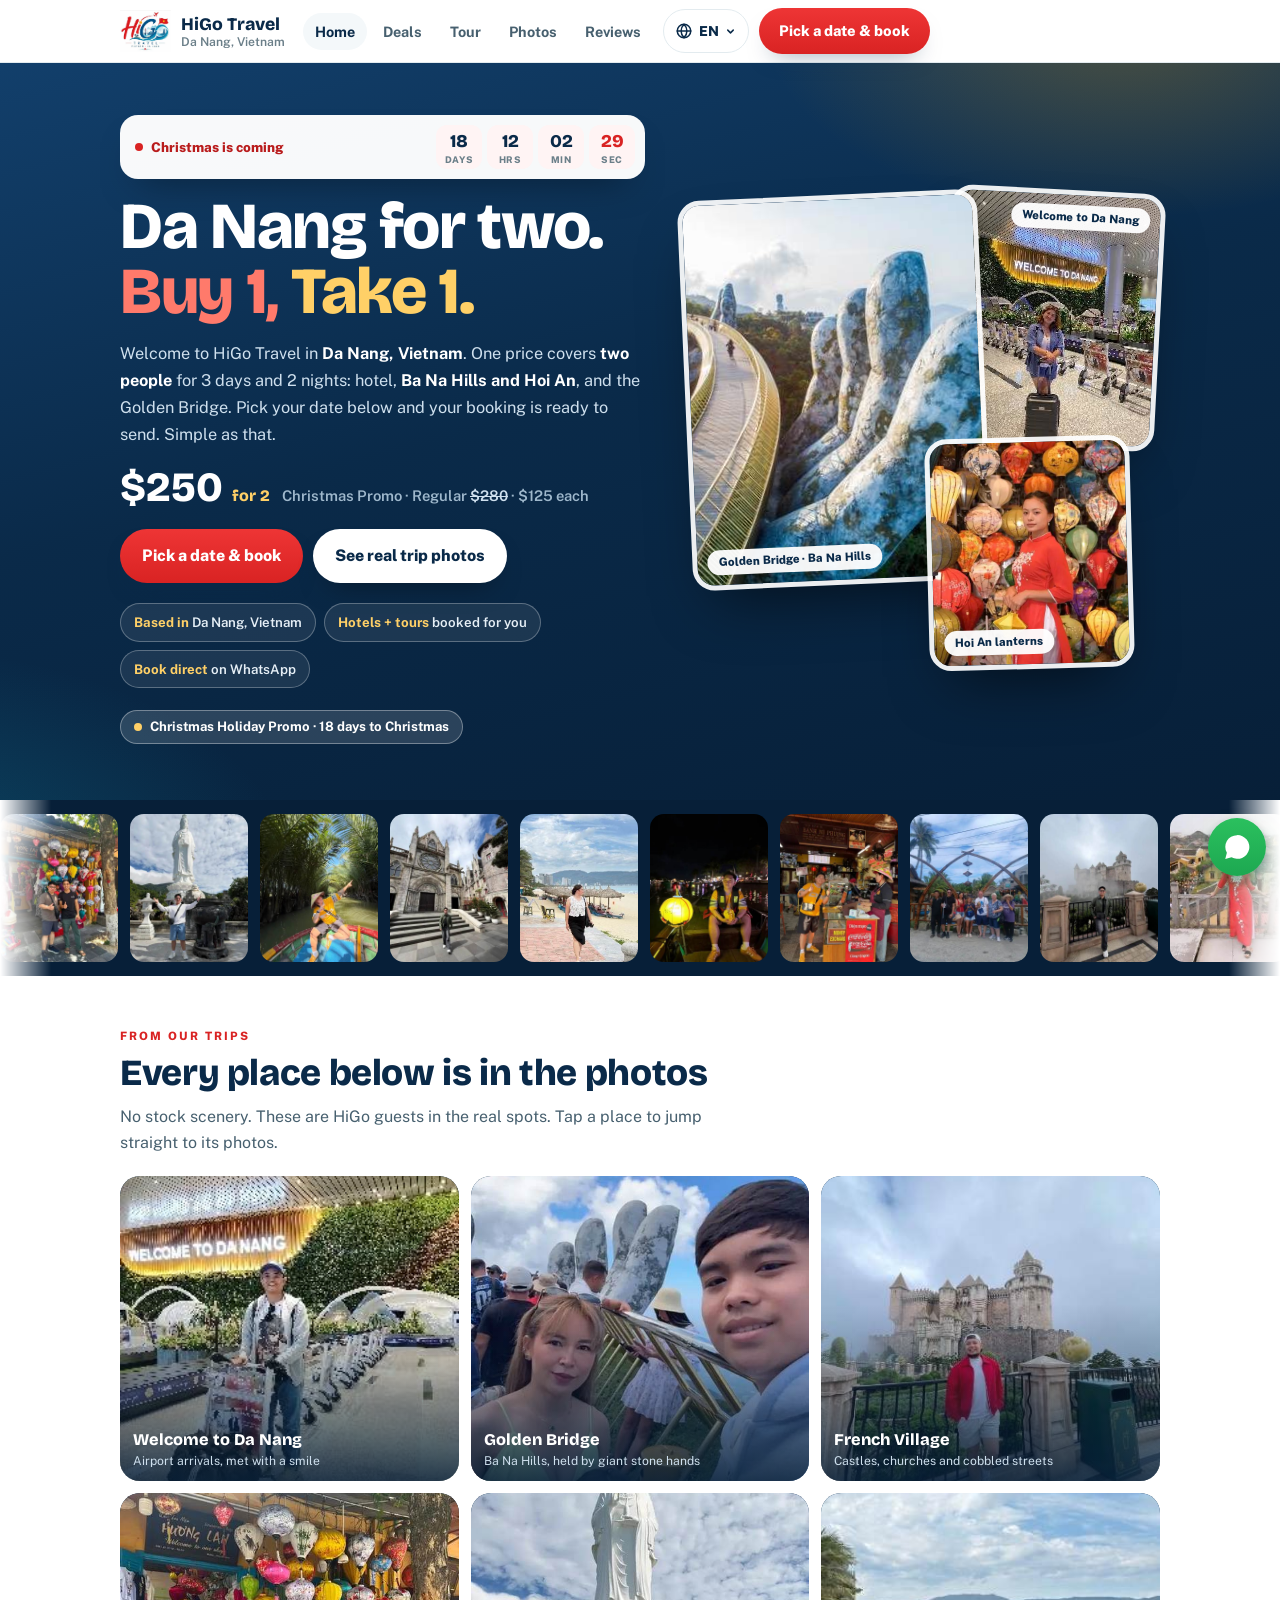
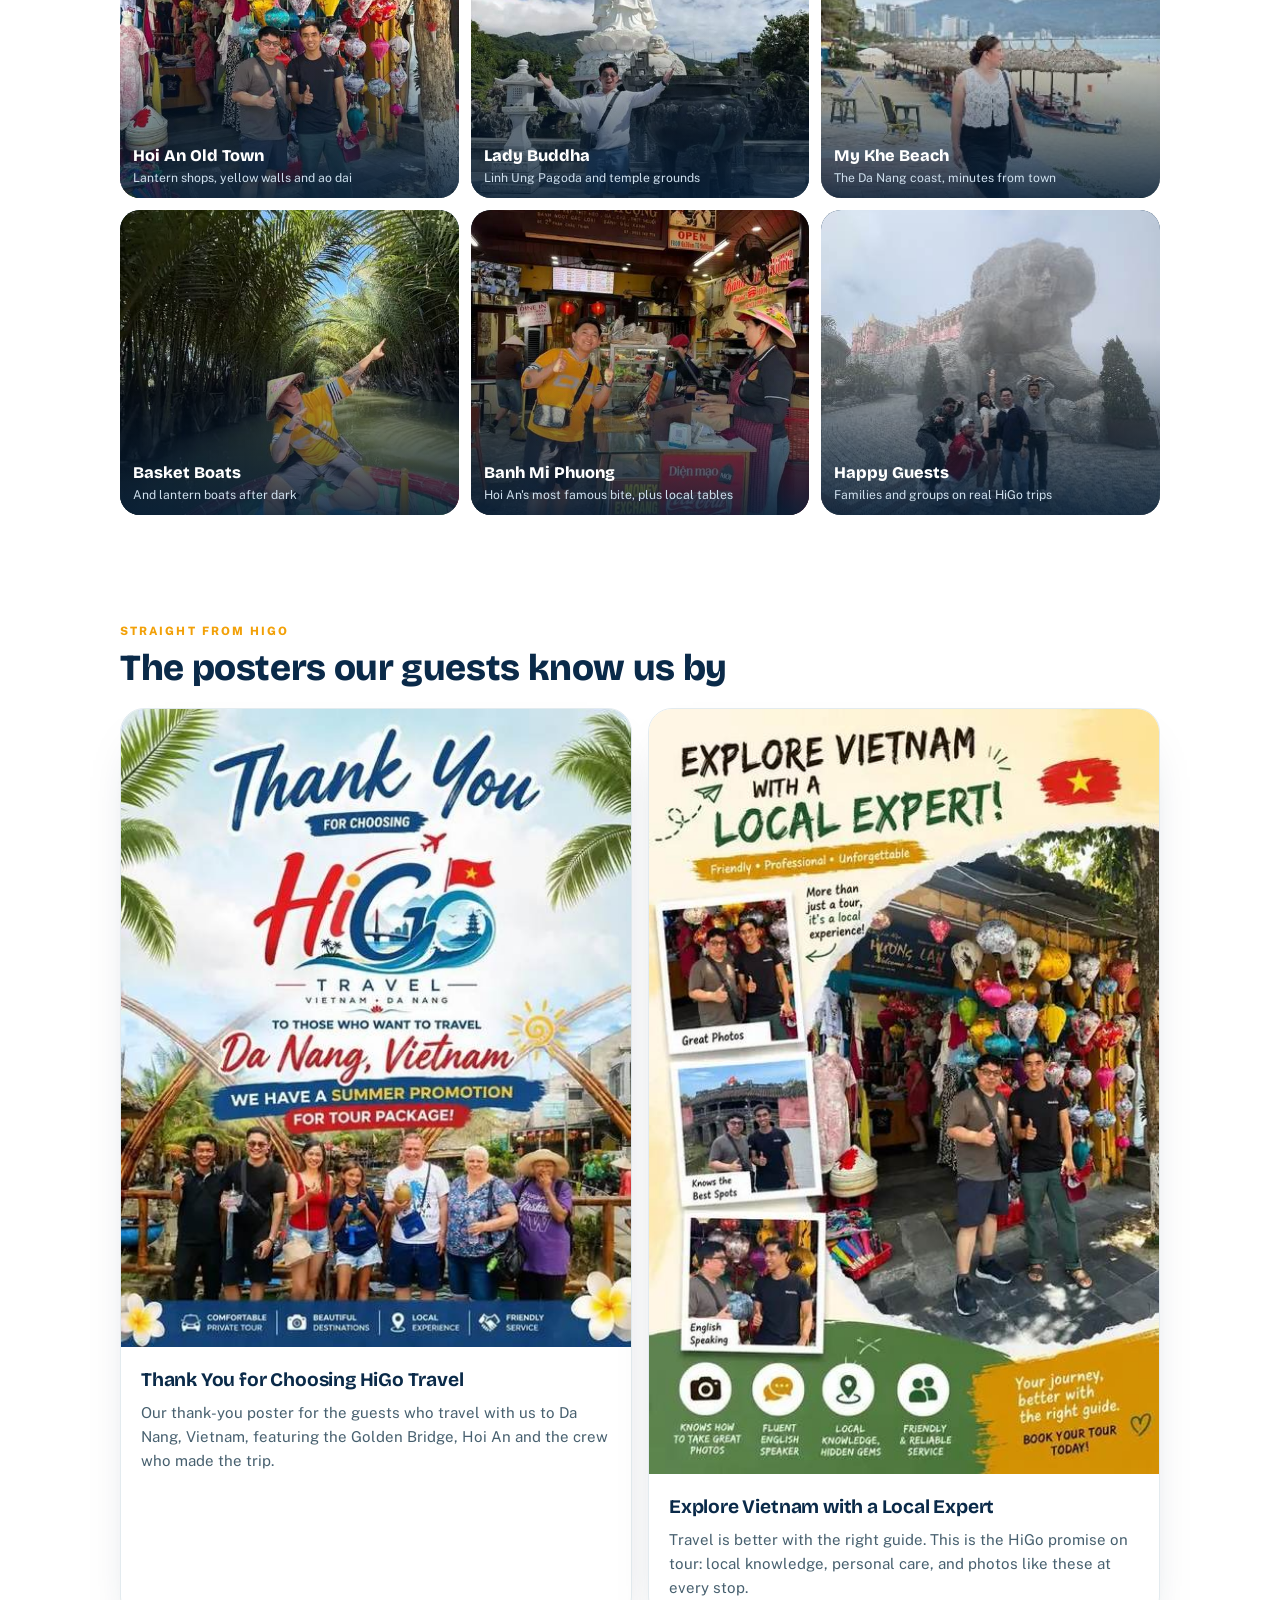
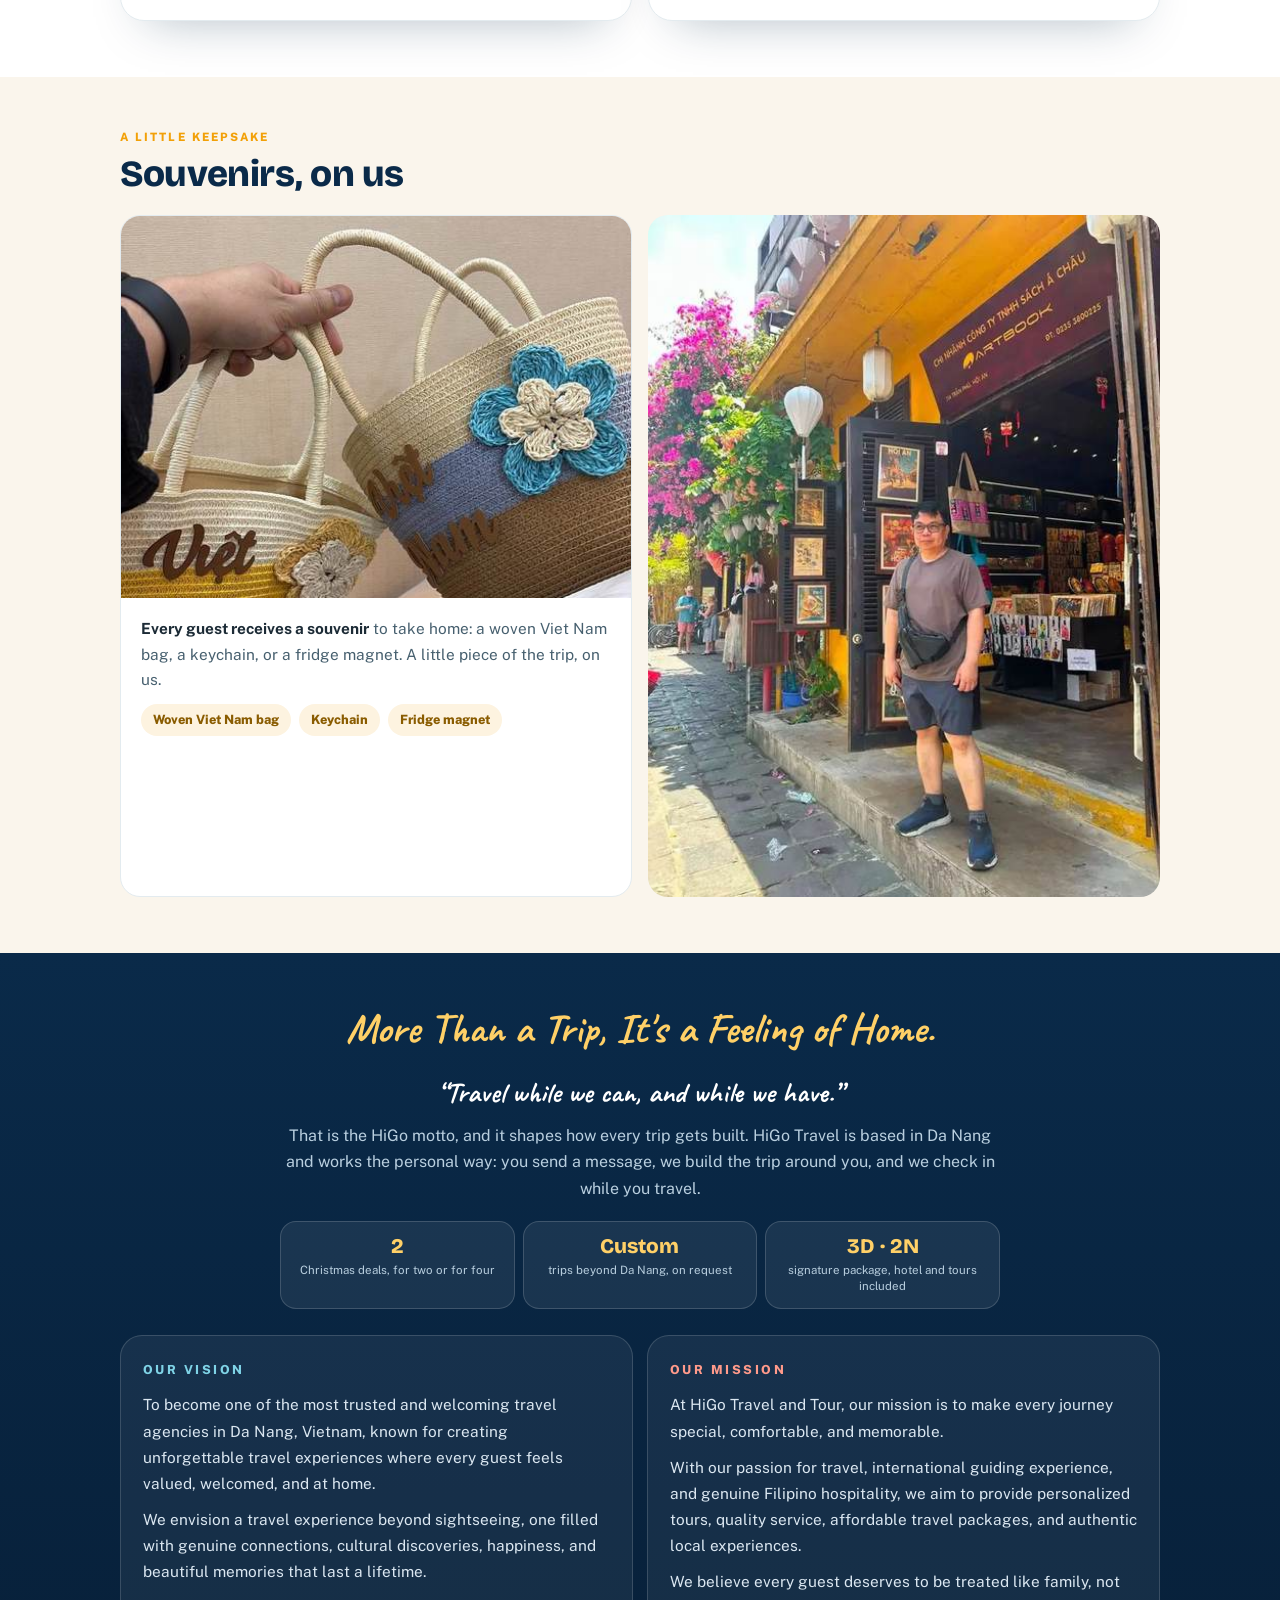
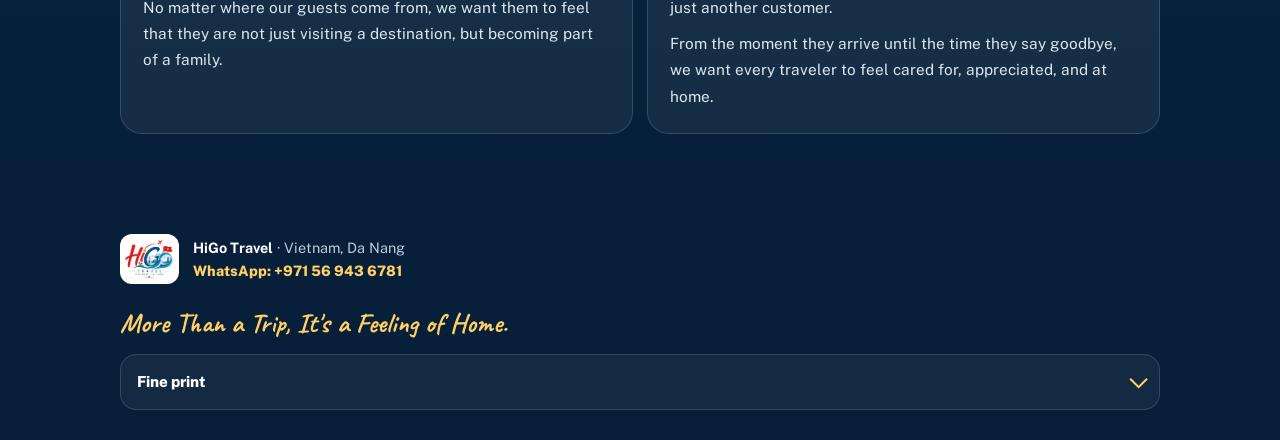
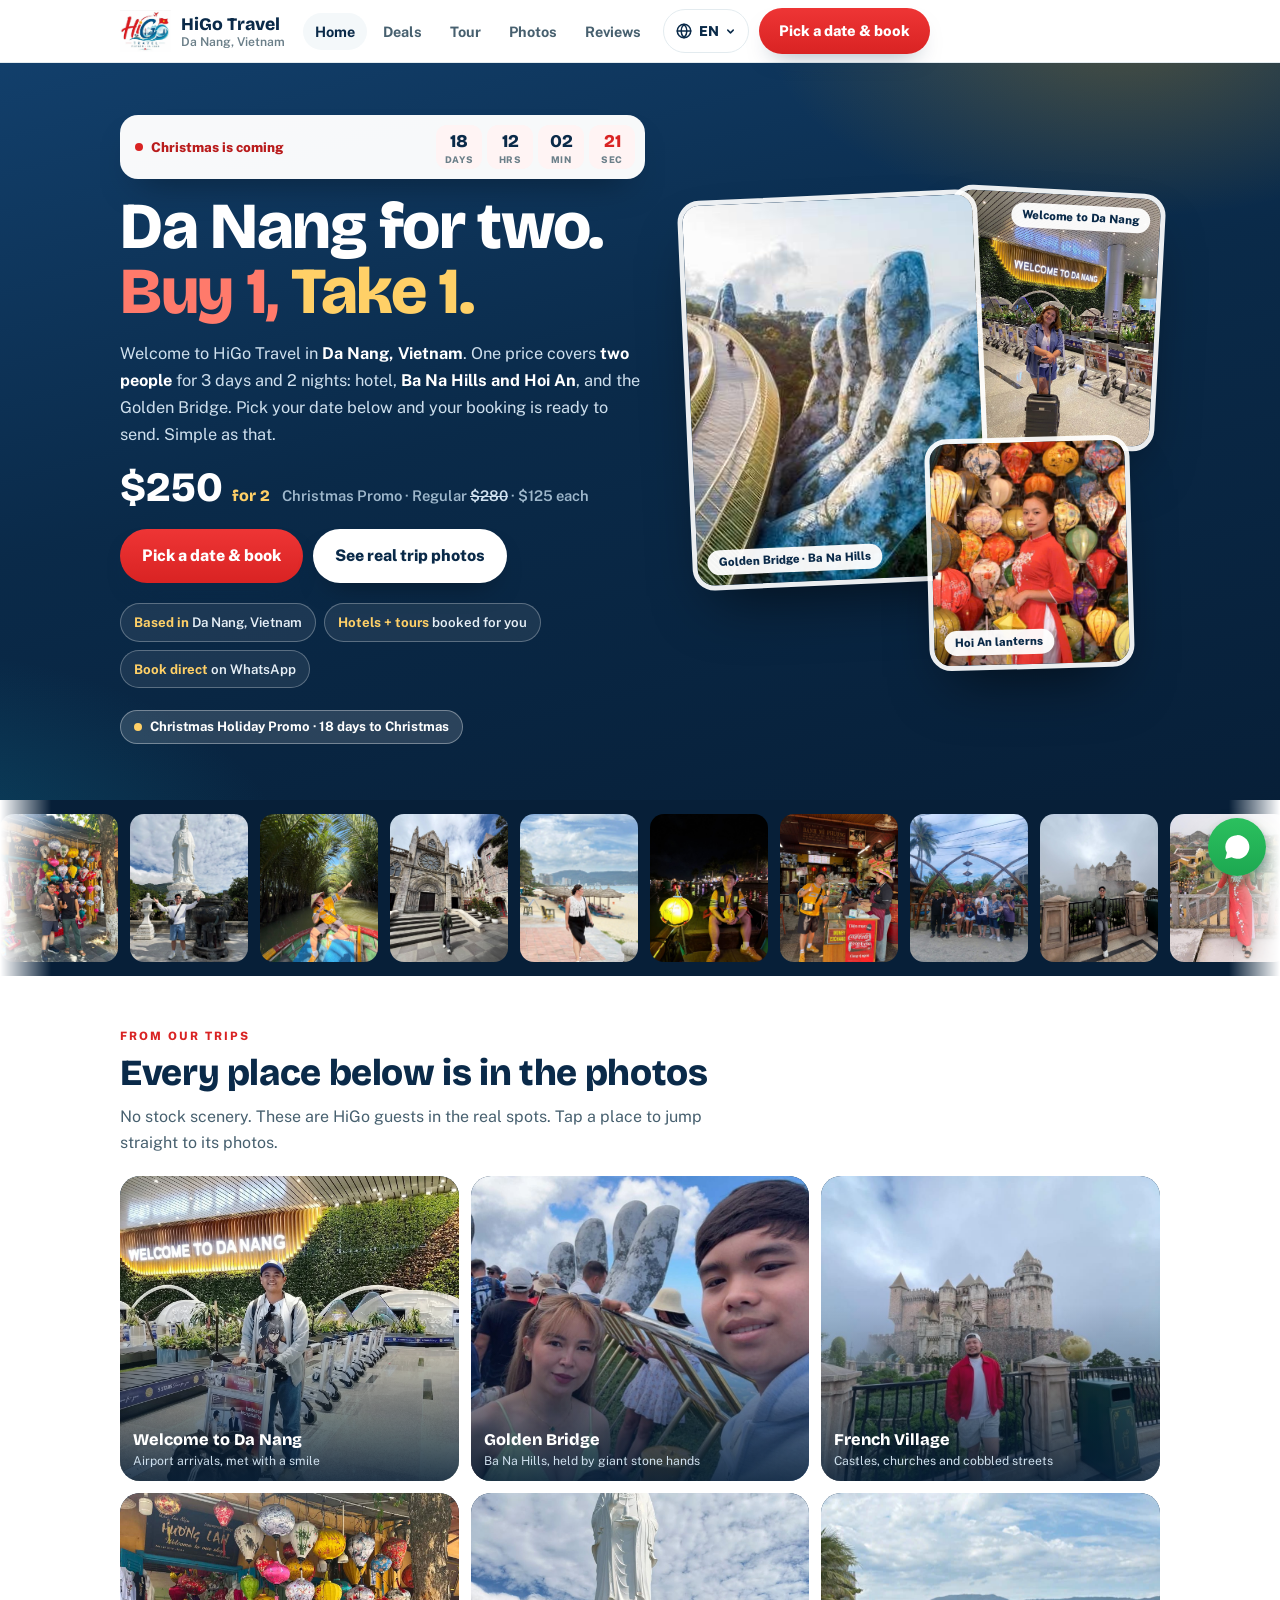
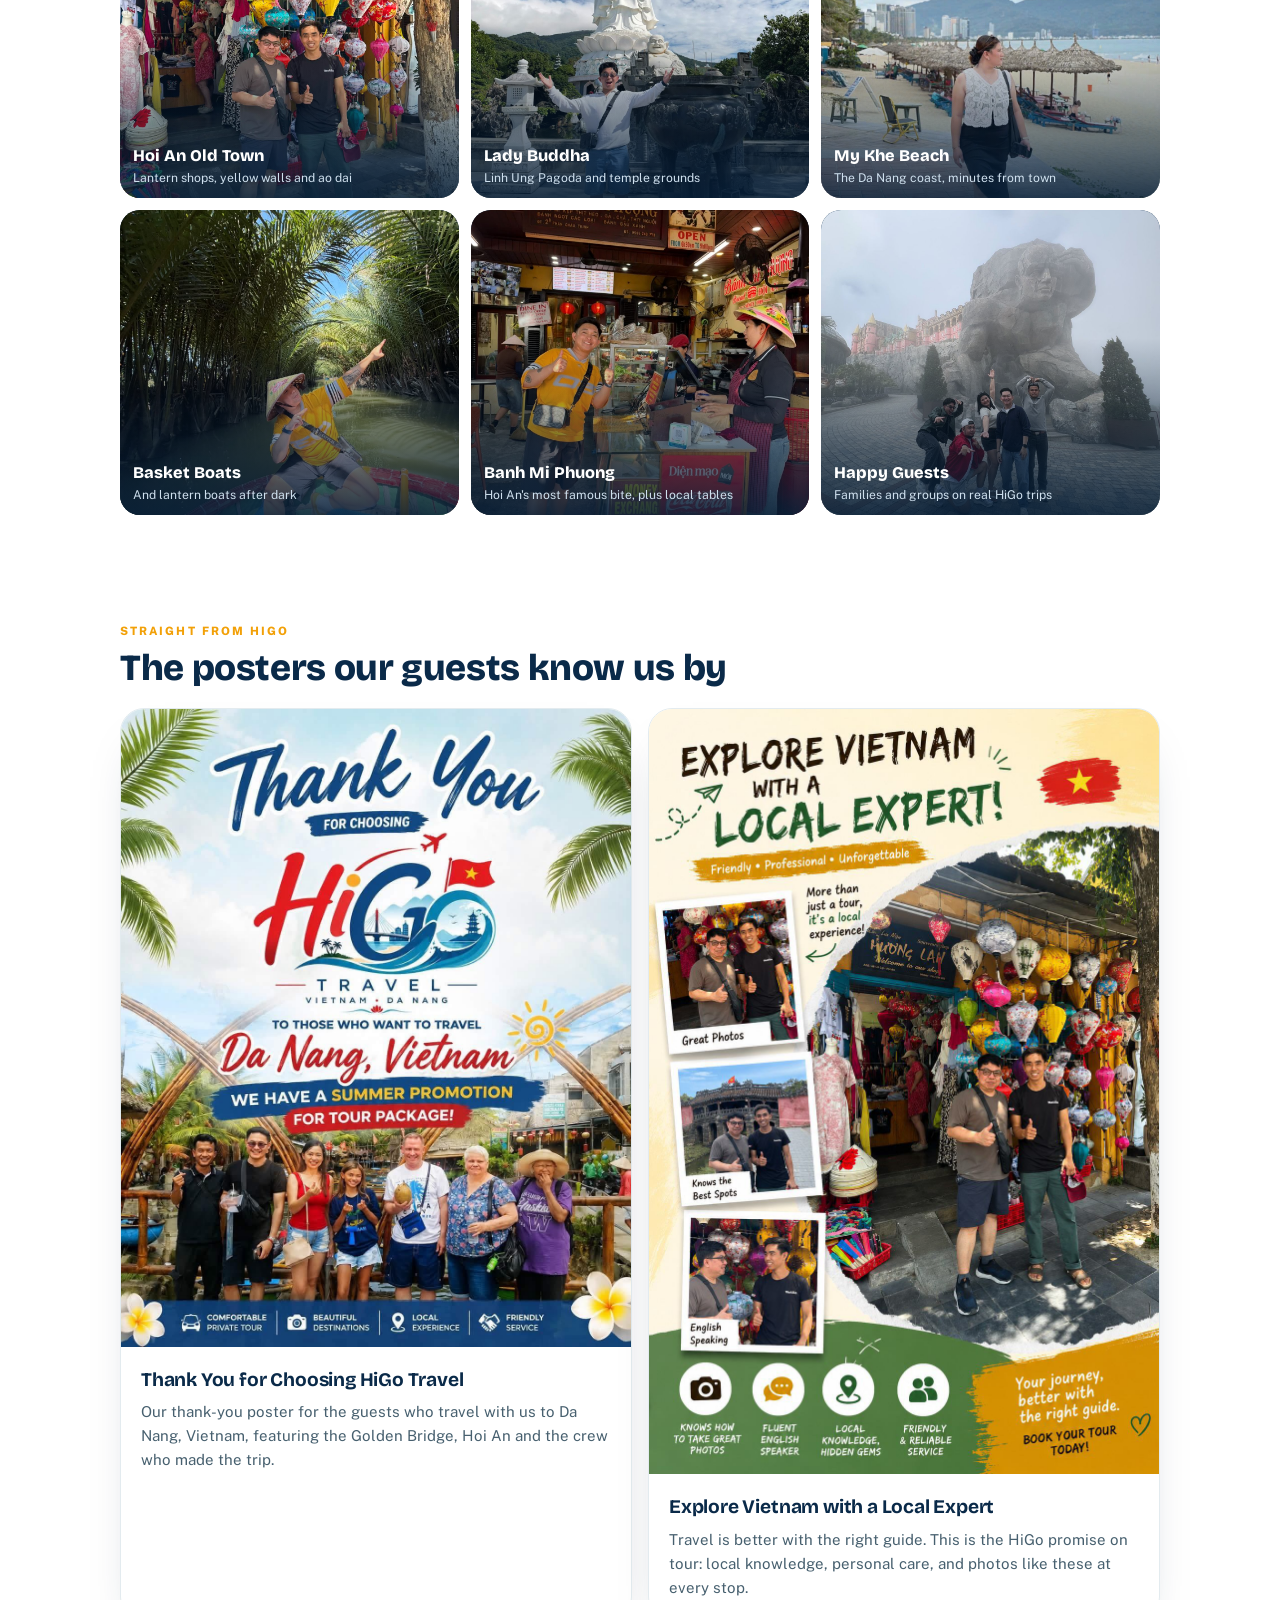
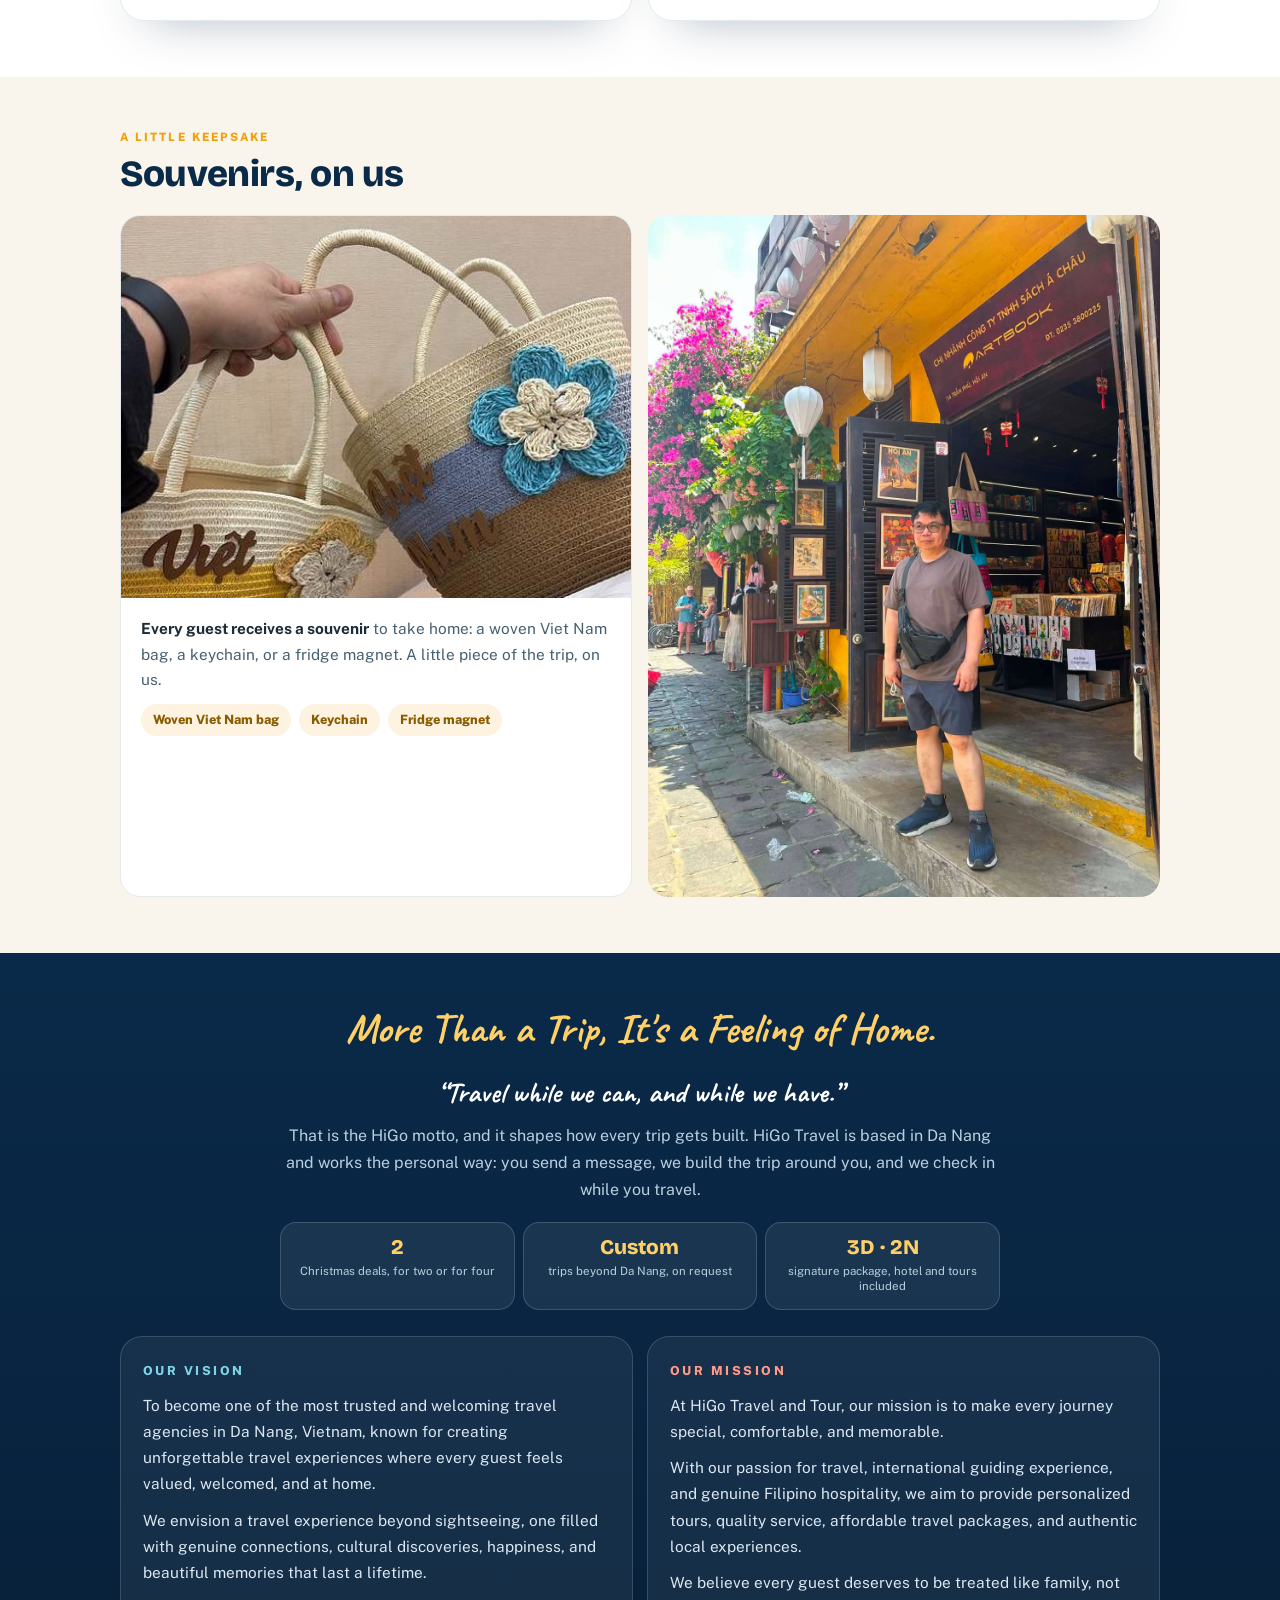
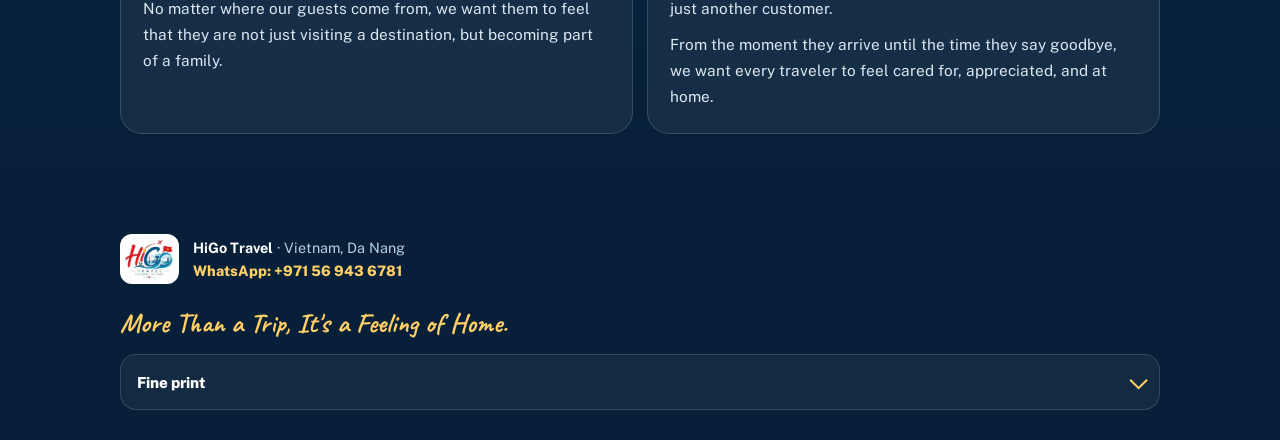
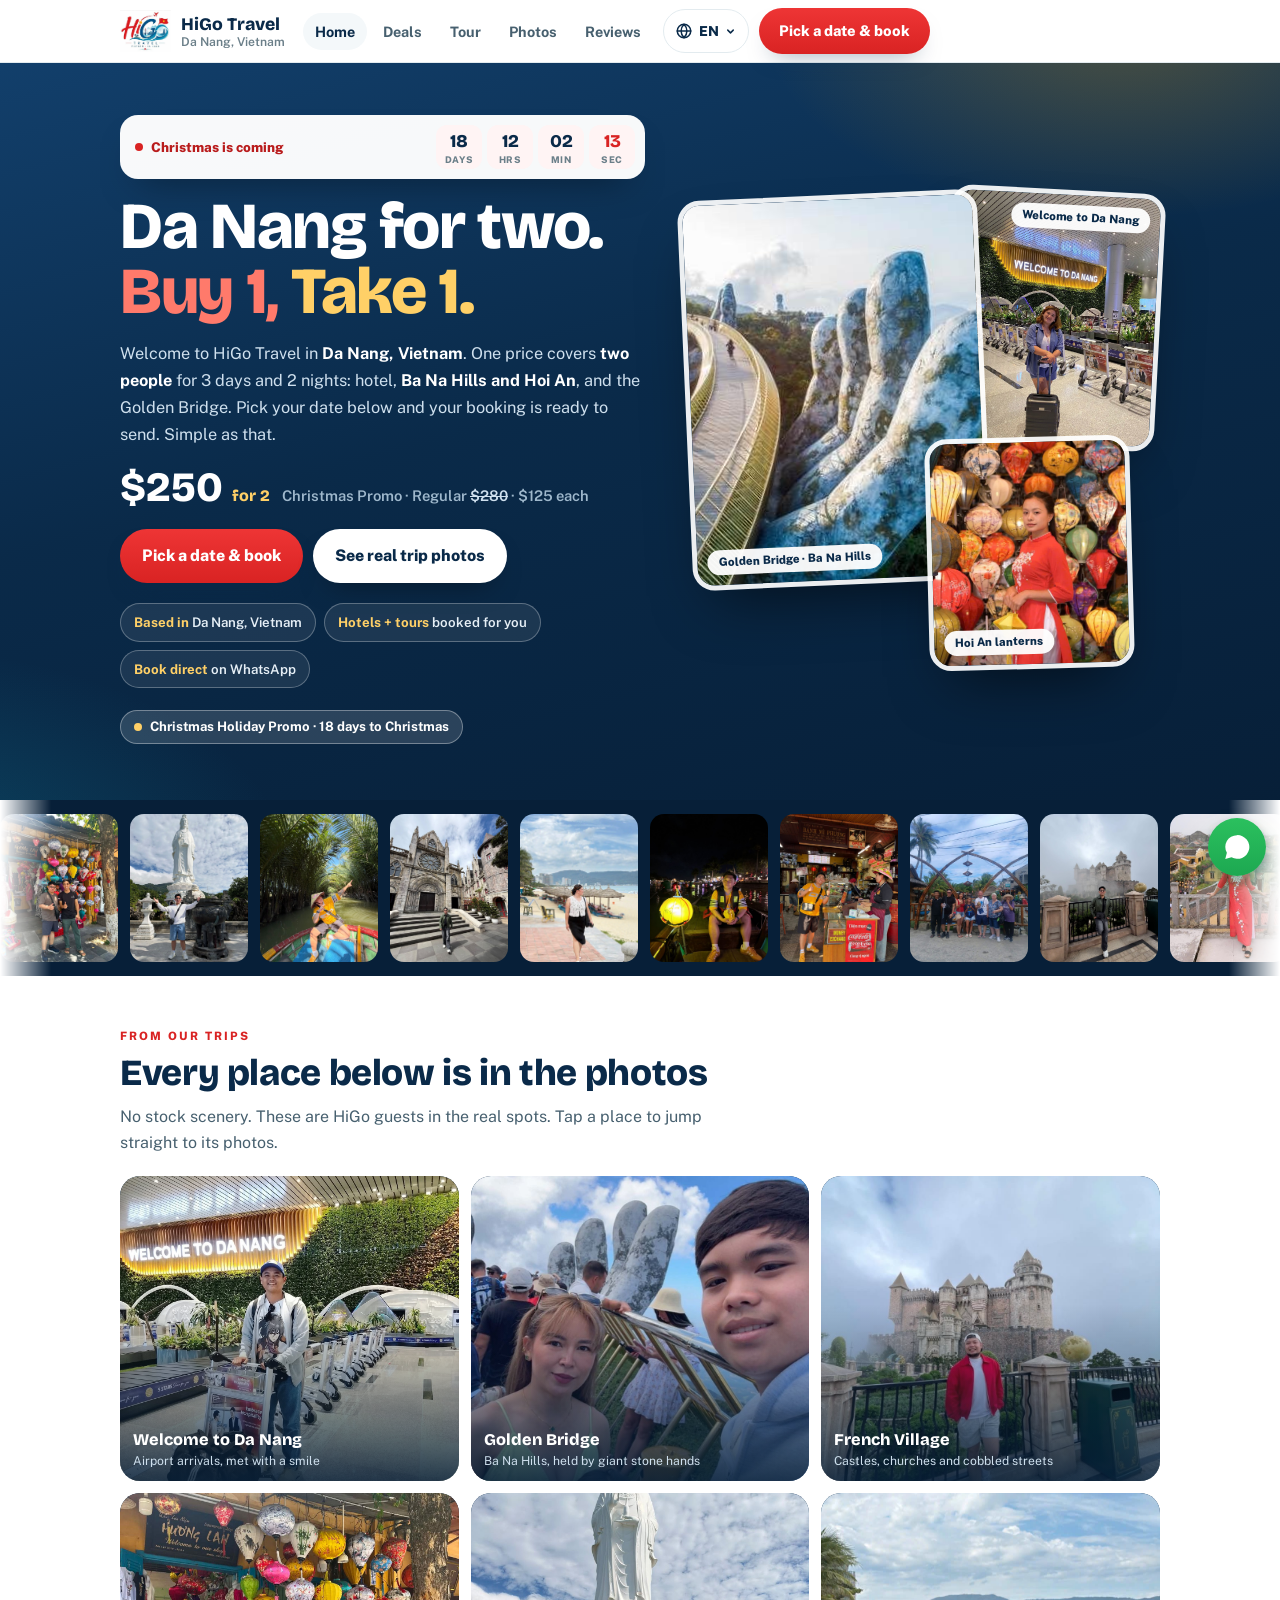
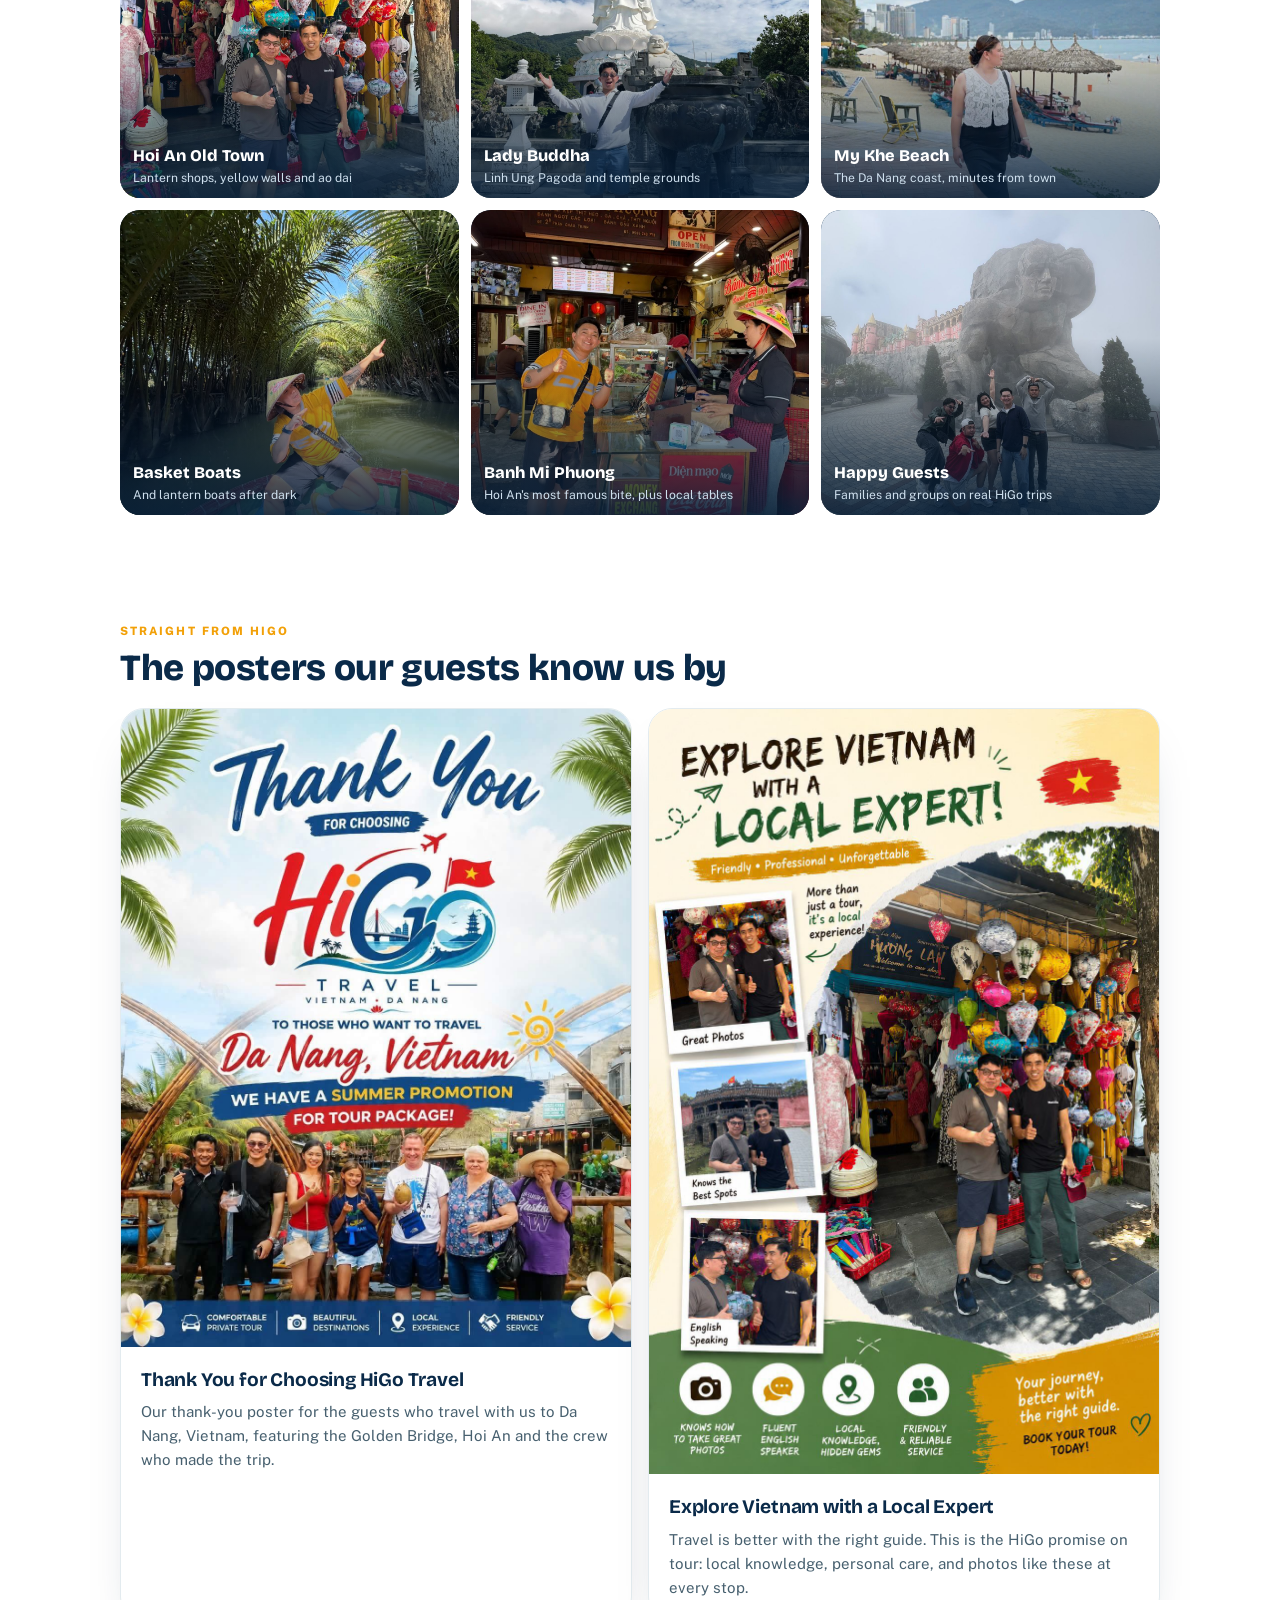
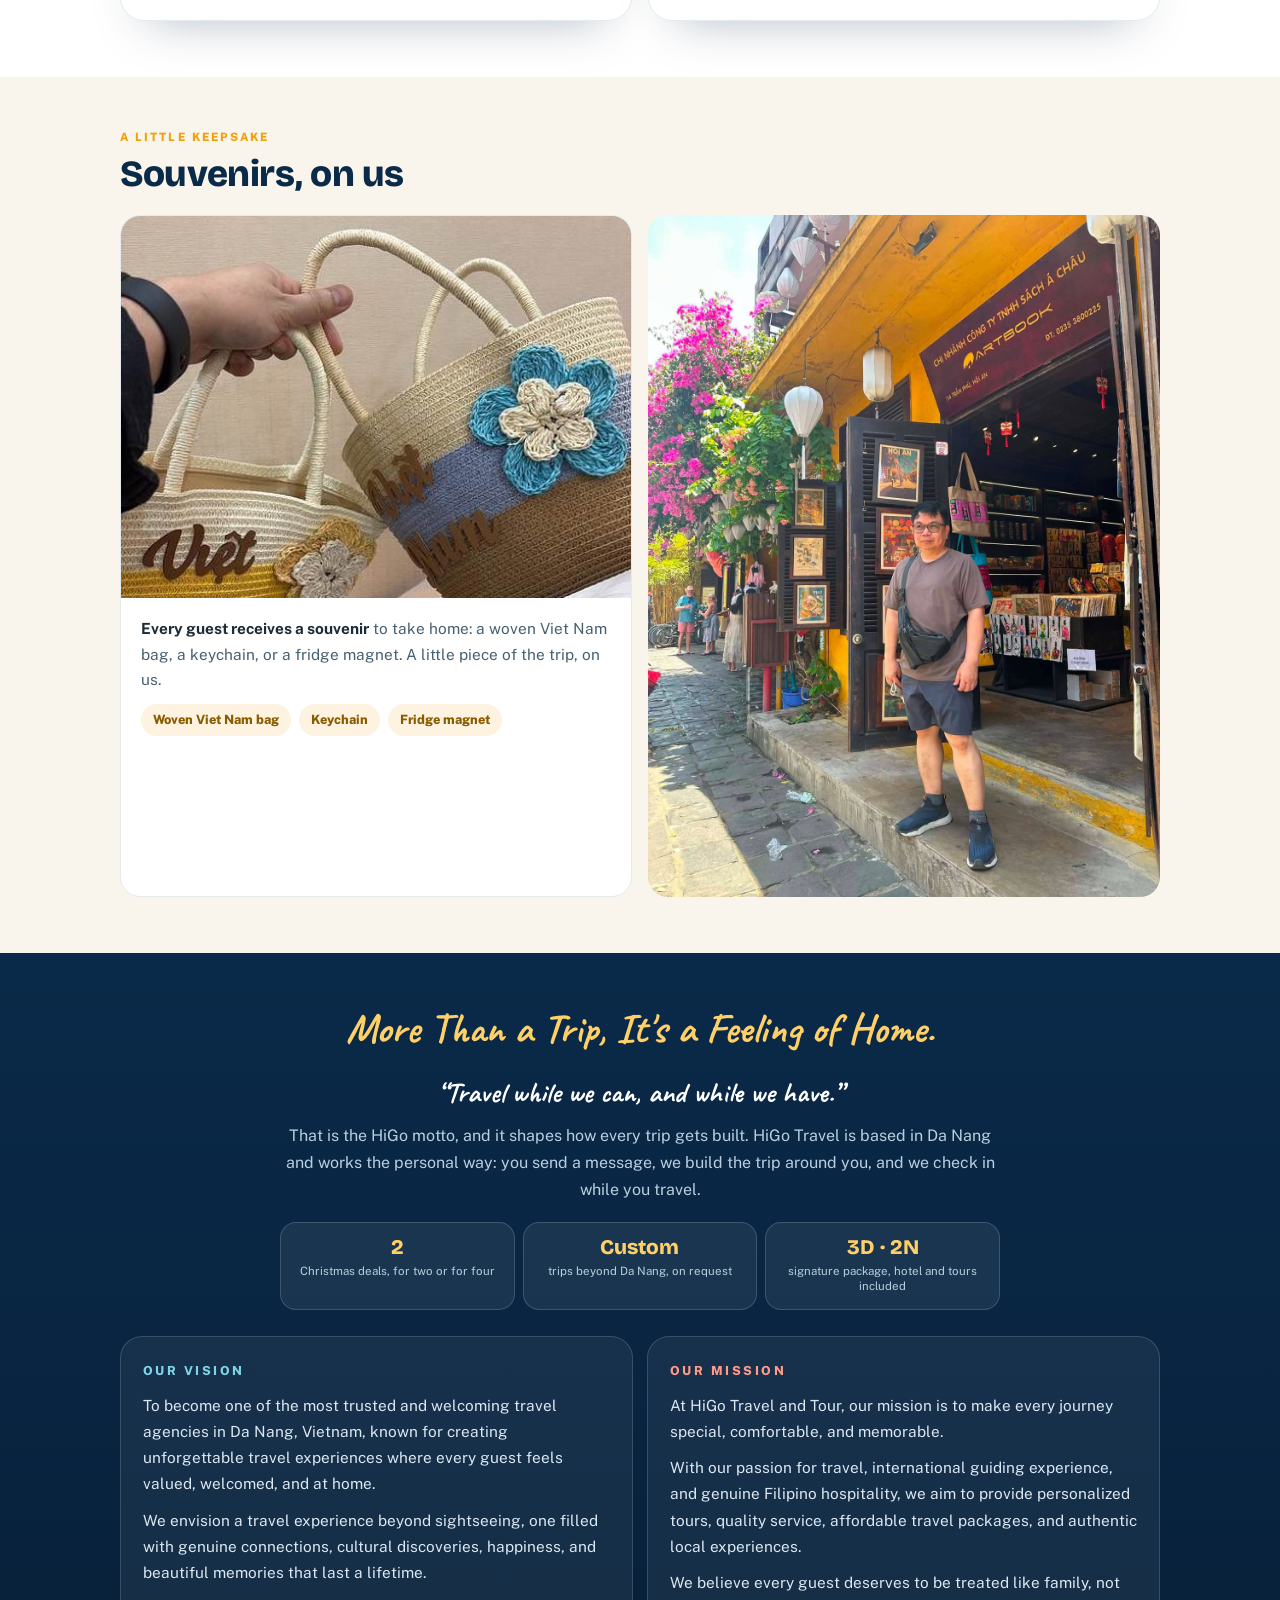
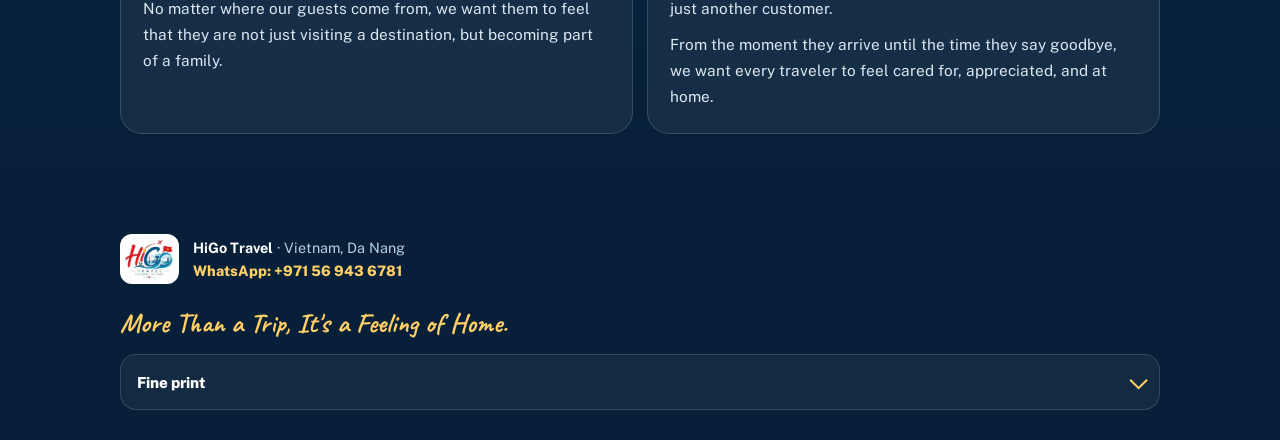
